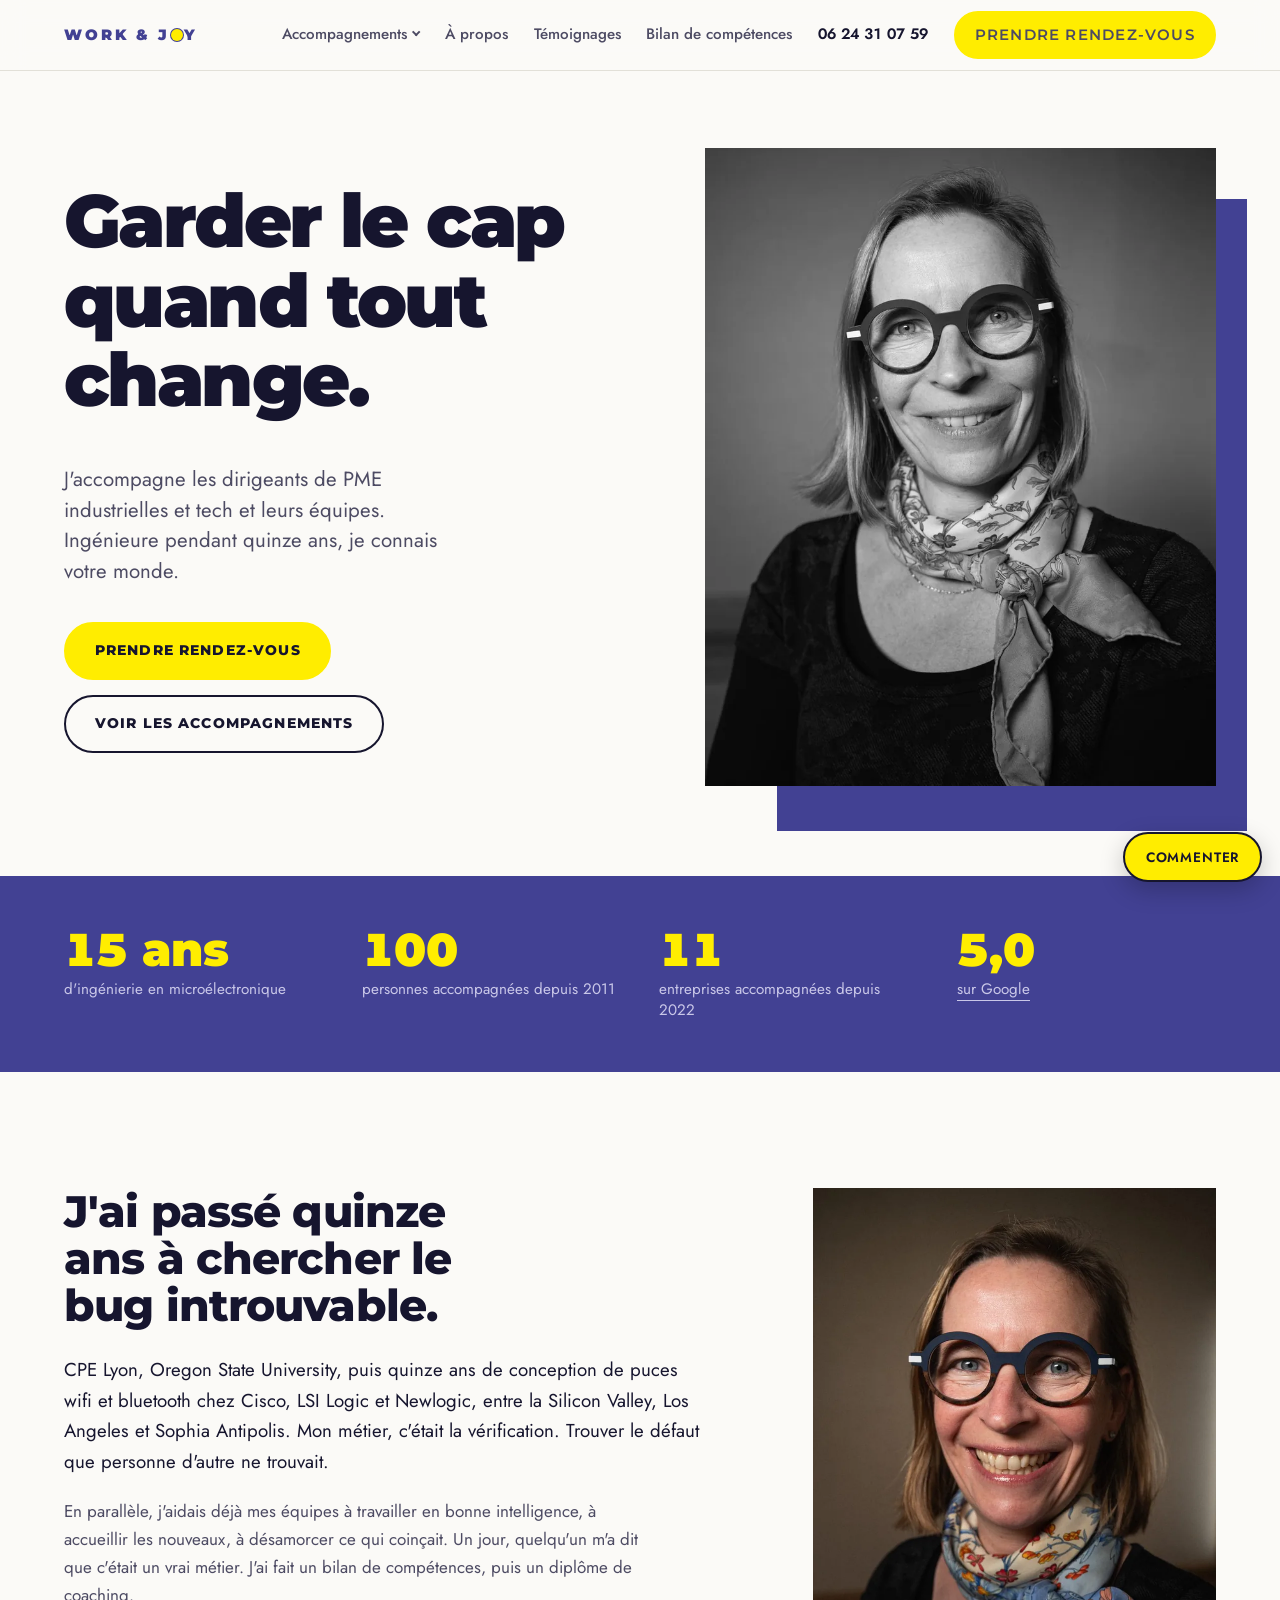
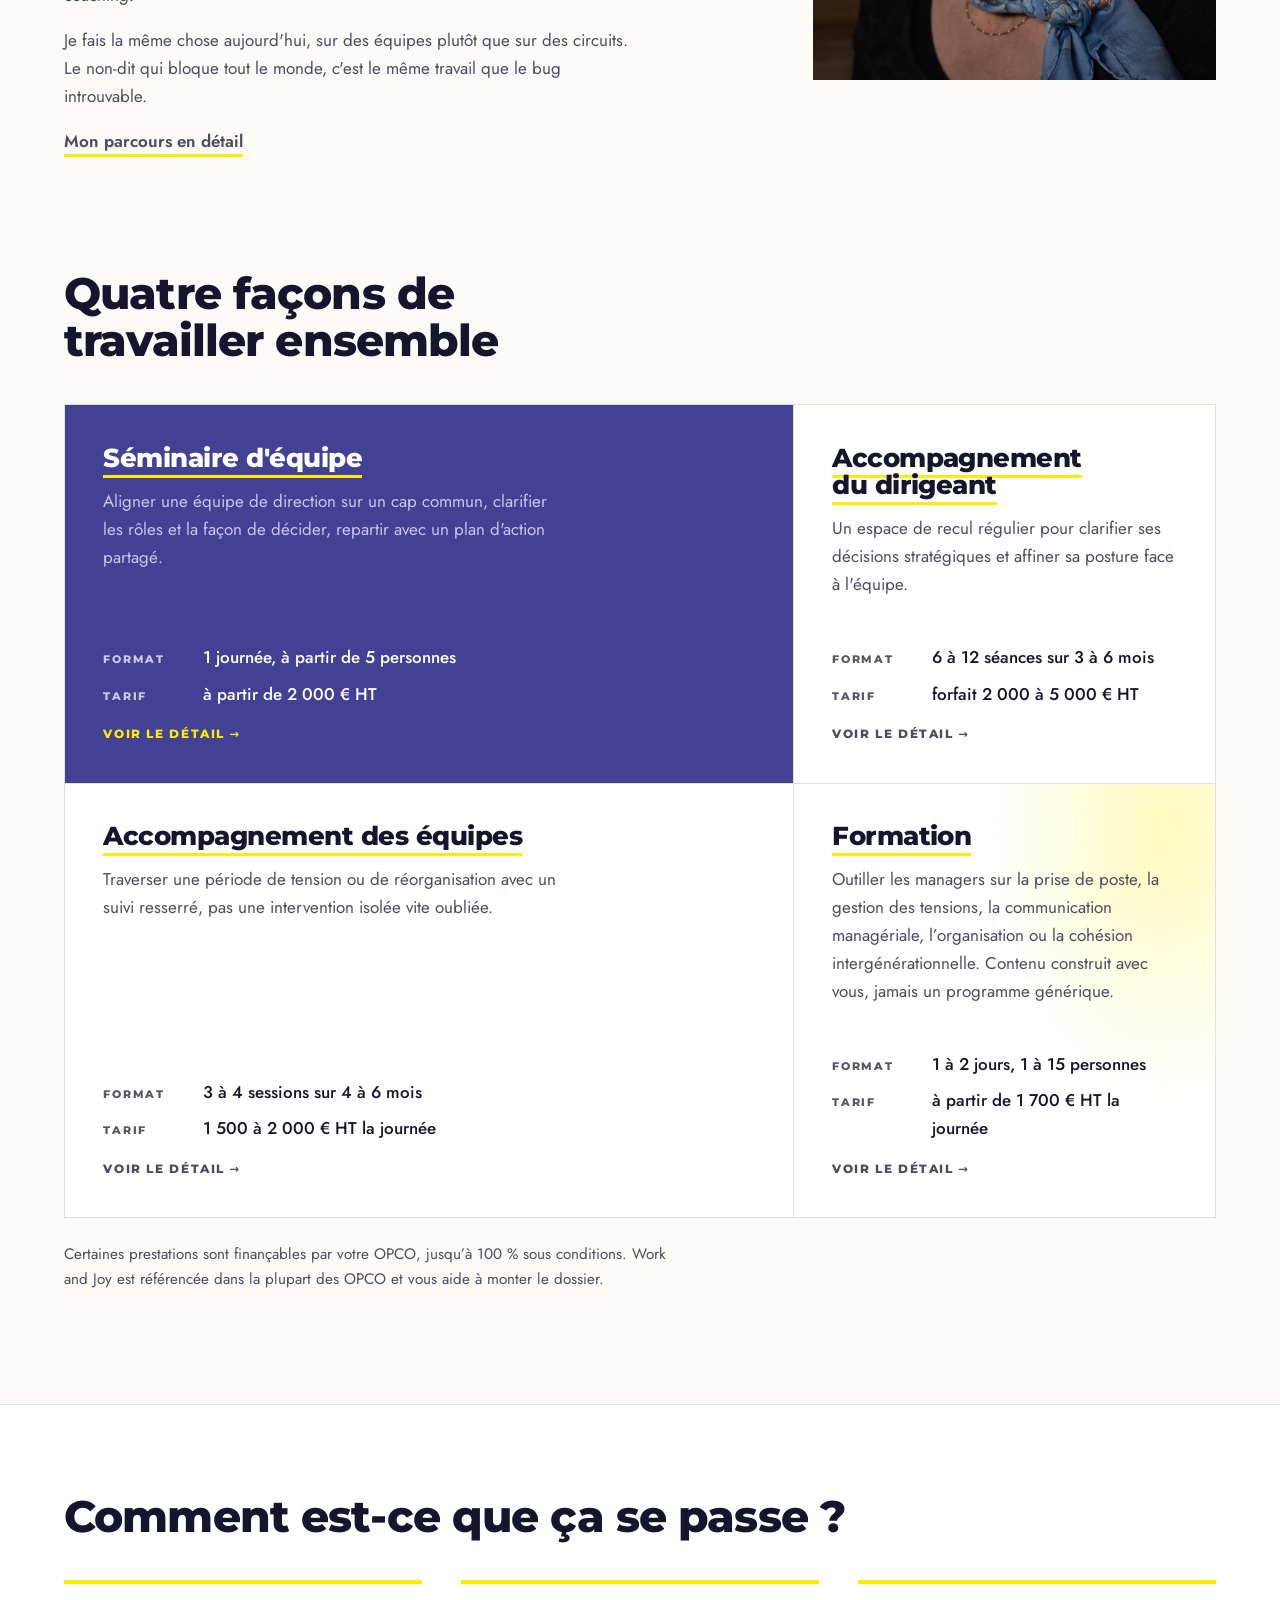
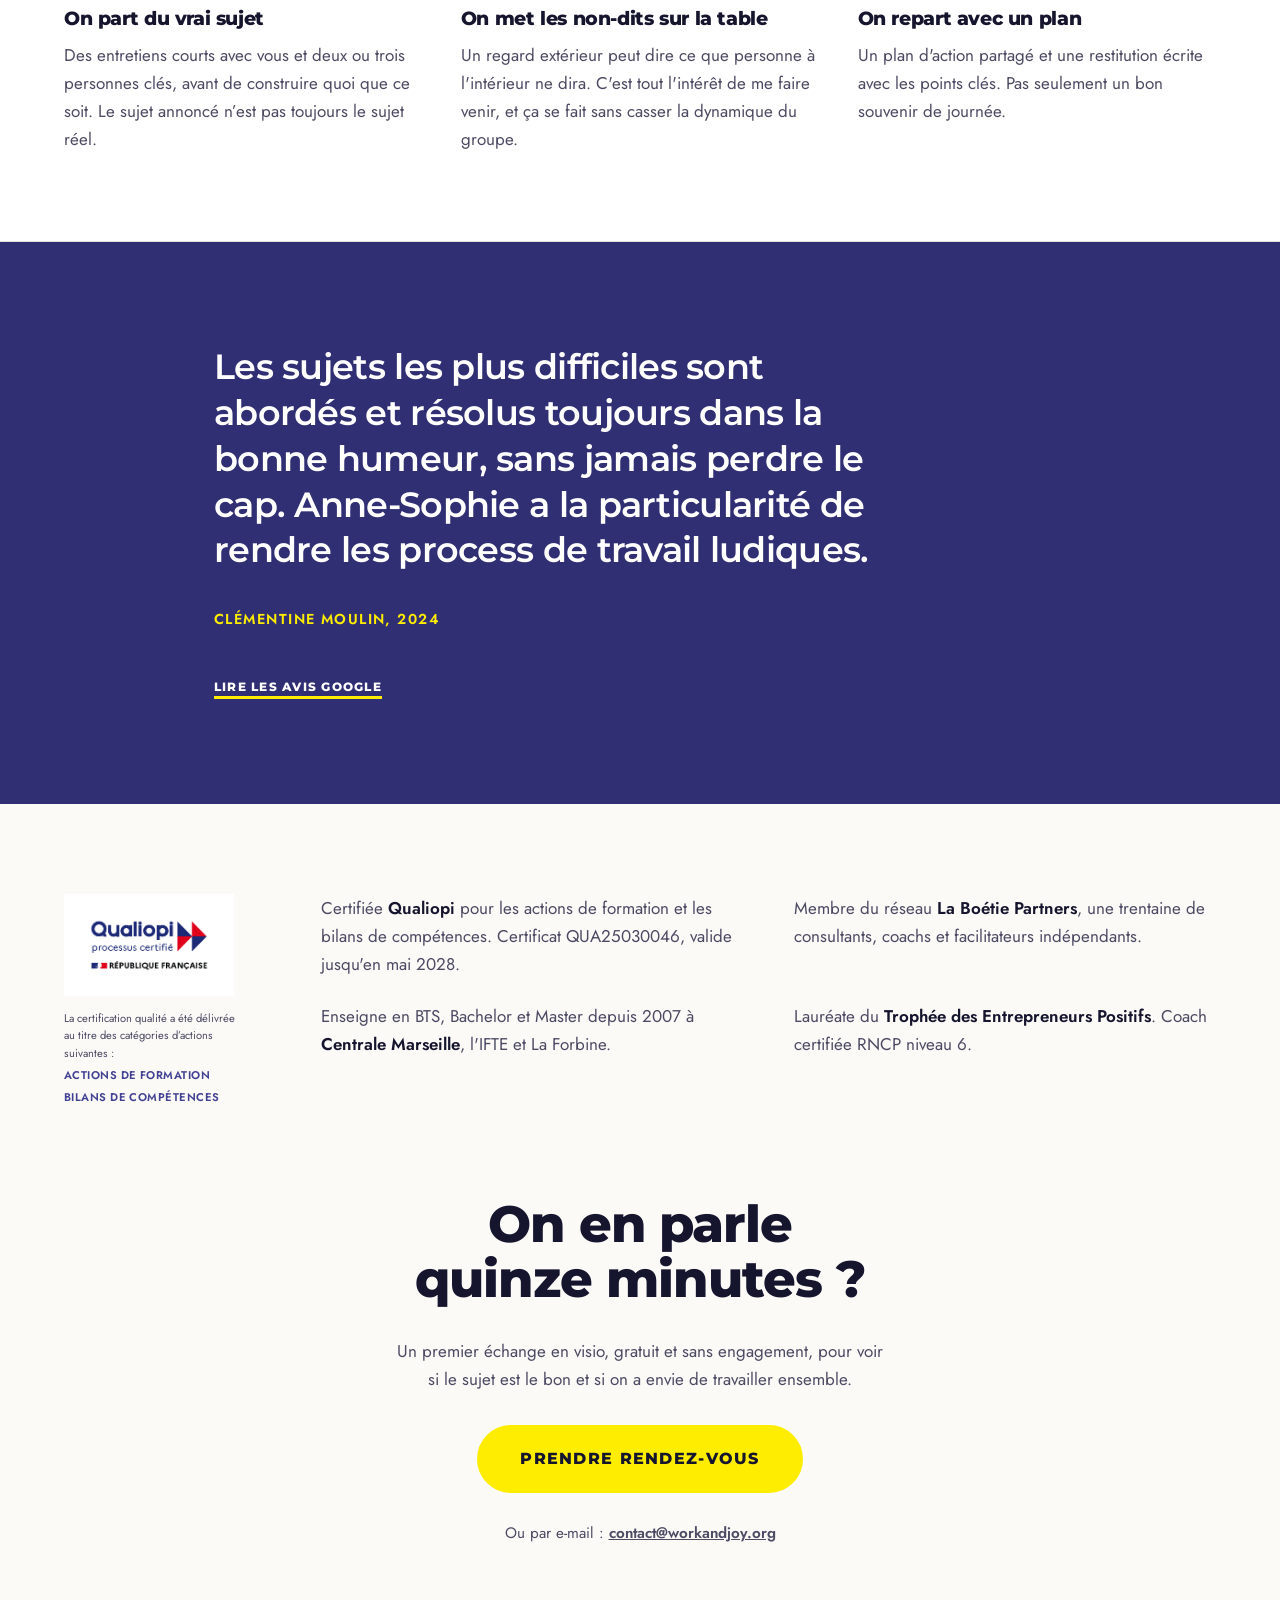
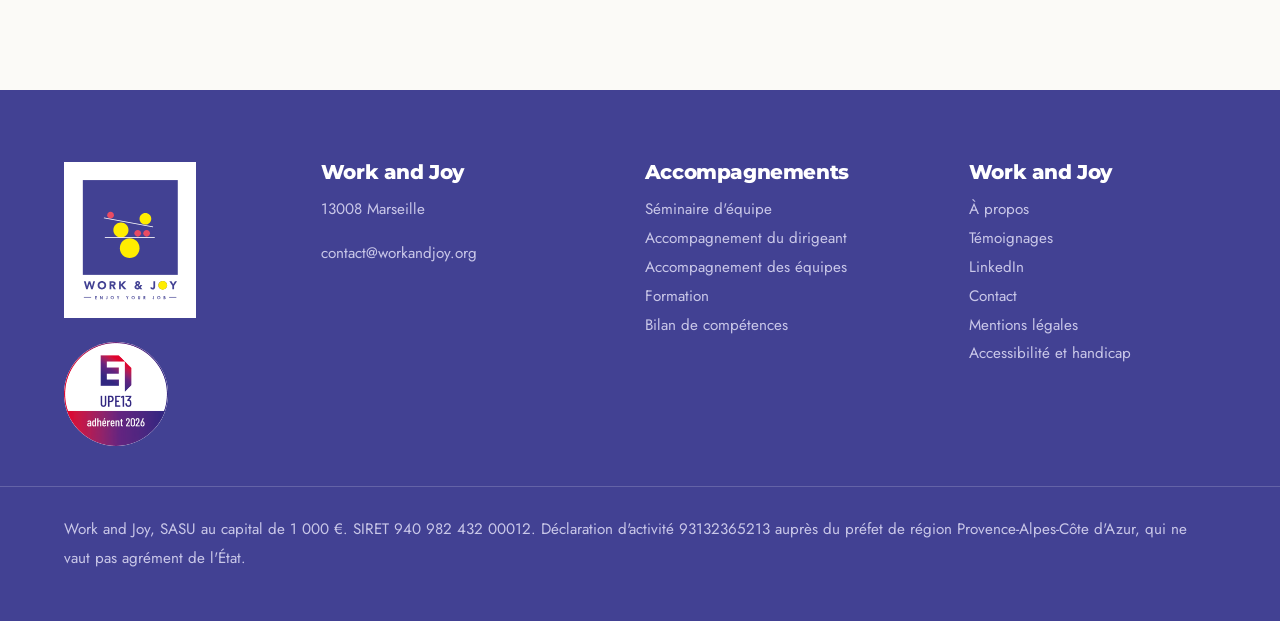
==== site/index.html @ a4b5a4bf "Site Work and Joy, état au 10 novembre" ====
<!DOCTYPE html>
<html lang="fr">
<head>
<meta charset="utf-8">
<meta name="viewport" content="width=device-width, initial-scale=1">
<title>Work and Joy | Accompagnement des dirigeants de PME industrielles et tech</title>
<meta name="description" content="Anne-Sophie Haumonté, ingénieure devenue coach. Séminaires d’équipe, accompagnement de dirigeants et formation au management en PME industrielles et tech.">
<link rel="canonical" href="https://www.workandjoy.org/">
<link rel="icon" href="favicon.svg" type="image/svg+xml">
<link rel="icon" href="favicon.ico" sizes="32x32">
<link rel="apple-touch-icon" href="apple-touch-icon.png">
<meta property="og:type" content="website">
<meta property="og:site_name" content="Work and Joy">
<meta property="og:locale" content="fr_FR">
<meta property="og:title" content="Work and Joy | Accompagnement des dirigeants de PME industrielles et tech">
<meta property="og:description" content="Anne-Sophie Haumonté, ingénieure devenue coach. Séminaires d’équipe, accompagnement de dirigeants et formation au management en PME industrielles et tech.">
<meta property="og:url" content="https://www.workandjoy.org/">
<meta property="og:image" content="https://www.workandjoy.org/assets/img/og.jpg">
<meta property="og:image:width" content="1200">
<meta property="og:image:height" content="630">
<meta property="og:image:alt" content="Work and Joy, accompagnement des dirigeants et des équipes de PME industrielles et tech">
<meta name="twitter:card" content="summary_large_image">
<link rel="stylesheet" href="assets/css/style.css">
<link rel="preload" href="assets/fonts/montserrat-latin-900-normal.woff2" as="font" type="font/woff2" crossorigin>
<link rel="preload" href="assets/fonts/jost-latin-400-normal.woff2" as="font" type="font/woff2" crossorigin>
<script type="application/ld+json">
{
 "@context": "https://schema.org",
 "@type": "ProfessionalService",
 "name": "Work and Joy",
 "description": "Accompagnement de dirigeants et d'équipes de PME industrielles et tech, formation au management et bilans de compétences.",
 "url": "https://www.workandjoy.org/",
 "email": "contact@workandjoy.org",
 "address": {
  "@type": "PostalAddress",
   "postalCode": "13008",
  "addressLocality": "Marseille",
  "addressCountry": "FR"
 },
 "areaServed": [
  {
   "@type": "AdministrativeArea",
   "name": "Provence-Alpes-Côte d'Azur"
  },
  {
   "@type": "City",
   "name": "Lyon"
  },
  {
   "@type": "City",
   "name": "Paris"
  }
 ],
 "availableLanguage": [
  "fr",
  "en"
 ],
 "founder": {
  "@type": "Person",
  "name": "Anne-Sophie Haumonté",
  "jobTitle": "Coach et formatrice",
  "description": "Ingénieure en microélectronique devenue coach de dirigeants. CPE Lyon, Oregon State University, Cisco, LSI Logic, Newlogic."
 },
 "sameAs": [
  "https://maps.app.goo.gl/yoGxJgGKQtwbJdRN8"
 ],
 "vatID": "FR55940982432",
 "hasOfferCatalog": {
  "@type": "OfferCatalog",
  "name": "Accompagnements",
  "itemListElement": [
   {
    "@type": "Offer",
    "itemOffered": {
     "@type": "Service",
     "name": "Séminaire d'équipe"
    },
    "priceCurrency": "EUR",
    "price": "2000",
    "priceSpecification": {
     "@type": "PriceSpecification",
     "minPrice": "2000",
     "priceCurrency": "EUR",
     "valueAddedTaxIncluded": false
    }
   },
   {
    "@type": "Offer",
    "itemOffered": {
     "@type": "Service",
     "name": "Accompagnement du dirigeant"
    },
    "priceCurrency": "EUR",
    "priceSpecification": {
     "@type": "PriceSpecification",
     "minPrice": "2000",
     "maxPrice": "5000",
     "priceCurrency": "EUR",
     "valueAddedTaxIncluded": false
    }
   },
   {
    "@type": "Offer",
    "itemOffered": {
     "@type": "Service",
     "name": "Accompagnement des équipes"
    },
    "priceCurrency": "EUR",
    "priceSpecification": {
     "@type": "PriceSpecification",
     "minPrice": "1500",
     "maxPrice": "2000",
     "priceCurrency": "EUR",
     "valueAddedTaxIncluded": false
    }
   },
   {
    "@type": "Offer",
    "itemOffered": {
     "@type": "Service",
     "name": "Formation management"
    },
    "priceCurrency": "EUR",
    "priceSpecification": {
     "@type": "PriceSpecification",
     "minPrice": "1700",
     "priceCurrency": "EUR",
     "valueAddedTaxIncluded": false
    }
   }
  ]
 }
}
</script>
</head>
<body>

<a class="skip" href="#contenu">Aller au contenu</a>

<header class="nav">
  <div class="nav__in">
    <a class="mark" href="./" aria-label="Work and Joy, accueil">
      <span>WORK</span><span class="mark__amp">&amp;</span><span>J<span class="mark__o"></span>Y</span>
    </a>
    <input type="checkbox" id="menu" class="nav__toggle">
    <label for="menu" class="nav__burger" aria-hidden="true"><span></span><span></span><span></span></label>
    <nav class="nav__links">
      <details class="drop">
        <summary>Accompagnements</summary>
        <div class="drop__panel">
          <a href="seminaire-equipe/">Séminaire d'équipe<span>à partir d’une demi-journée, 2 000 € HT</span></a>
          <a href="accompagnement-dirigeant/">Accompagnement du dirigeant<span>séances régulières, à partir de 3 mois</span></a>
          <a href="accompagnement-equipes/">Accompagnement des équipes<span>3 à 4 sessions sur 4 à 6 mois</span></a>
          <a href="formation-management/">Formation management<span>1 à 2 jours, sur mesure</span></a>
        </div>
      </details>
      <a href="a-propos/">À propos</a>
      <a href="temoignages/">Témoignages</a>
      <a href="bilan-de-competences/">Bilan de compétences</a>
      <a class="nav__tel" href="tel:+33624310759">06 24 31 07 59</a>
      <a class="btn btn--sm" href="#contact">Prendre rendez-vous</a>
    </nav>
  </div>
</header>
<script>addEventListener("click",function(e){document.querySelectorAll("nav details[open]").forEach(function(d){if(!d.contains(e.target))d.open=false})})</script>

<!-- Déclaration du formulaire de relecture pour Netlify. À retirer avec review.js. -->
<form name="avis-maquette" data-netlify="true" hidden>
  <input name="nom"><input name="page"><textarea name="message"></textarea>
</form>

<main id="contenu">

  <!-- Hero : split asymétrique, portrait en panneau violet -->
  <section class="hero">
    <div class="hero__copy">
      <h1>Garder le cap<br>quand tout change.</h1>
      <p class="lede">J'accompagne les dirigeants de PME industrielles et tech et leurs équipes. Ingénieure pendant quinze ans, je connais votre monde.</p>
      <div class="actions">
        <a class="btn" href="#contact">Prendre rendez-vous</a>
        <a class="btn btn--ghost" href="#accompagnements">Voir les accompagnements</a>
      </div>
    </div>
    <div class="hero__media">
      <picture>
        <source srcset="assets/img/portrait-hero.webp" type="image/webp">
        <img src="assets/img/portrait-hero.jpg" width="1000" height="1250" alt="Anne-Sophie Haumonté, fondatrice de Work and Joy" fetchpriority="high">
      </picture>
    </div>
  </section>

  <!-- Bande de preuve -->
  <section class="proof">
    <ul class="proof__grid">
      <li><b>15 ans</b><span>d'ingénierie en microélectronique</span></li>
      <li><b>100</b><span>personnes accompagnées depuis 2011</span></li>
      <li><b>11</b><span>entreprises accompagnées depuis 2022</span></li>
      <li><b>5,0</b><span><a href="temoignages/">sur Google</a></span></li>
    </ul>
  </section>

  <!-- Son histoire : éditorial texte + photo couleur -->
  <section class="story" id="histoire">
    <div class="story__text">
      <h2>J'ai passé quinze ans à chercher le bug introuvable.</h2>
      <p>CPE Lyon, Oregon State University, puis quinze ans de conception de puces wifi et bluetooth chez Cisco, LSI Logic et Newlogic, entre la Silicon Valley, Los Angeles et Sophia Antipolis. Mon métier, c'était la vérification. Trouver le défaut que personne d'autre ne trouvait.</p>
      <p>En parallèle, j'aidais déjà mes équipes à travailler en bonne intelligence, à accueillir les nouveaux, à désamorcer ce qui coinçait. Un jour, quelqu'un m'a dit que c'était un vrai métier. J'ai fait un bilan de compétences, puis un diplôme de coaching.</p>
      <p>Je fais la même chose aujourd'hui, sur des équipes plutôt que sur des circuits. Le non-dit qui bloque tout le monde, c'est le même travail que le bug introuvable.</p>
      <p><a class="link" href="a-propos/">Mon parcours en détail</a></p>
    </div>
    <figure class="story__media">
      <picture>
        <source srcset="assets/img/portrait-histoire.webp" type="image/webp">
        <img src="assets/img/portrait-histoire.jpg" width="900" height="1100" alt="Anne-Sophie Haumonté" loading="lazy">
      </picture>
    </figure>
  </section>

  <!-- Offres : bento 4 cellules asymétriques -->
  <section class="offres" id="accompagnements">
    <h2 class="offres__title">Quatre façons de travailler ensemble</h2>
    <div class="bento">

      <article class="cell cell--wide cell--fill">
        <h3><a href="seminaire-equipe/">Séminaire d'équipe</a></h3>
        <p>Aligner une équipe de direction sur un cap commun, clarifier les rôles et la façon de décider, repartir avec un plan d'action partagé.</p>
        <dl class="specs">
          <div><dt>Format</dt><dd>1 journée, à partir de 5 personnes</dd></div>
          <div><dt>Tarif</dt><dd>à partir de 2 000 € HT</dd></div>
        </dl>
        <p class="cell__go">Voir le détail <span aria-hidden="true">&rarr;</span></p>
      </article>

      <article class="cell">
        <h3><a href="accompagnement-dirigeant/">Accompagnement du dirigeant</a></h3>
        <p>Un espace de recul régulier pour clarifier ses décisions stratégiques et affiner sa posture face à l'équipe.</p>
        <dl class="specs">
          <div><dt>Format</dt><dd>6 à 12 séances sur 3 à 6 mois</dd></div>
          <div><dt>Tarif</dt><dd>forfait 2 000 à 5 000 € HT</dd></div>
        </dl>
        <p class="cell__go">Voir le détail <span aria-hidden="true">&rarr;</span></p>
      </article>

      <article class="cell">
        <h3><a href="accompagnement-equipes/">Accompagnement des équipes</a></h3>
        <p>Traverser une période de tension ou de réorganisation avec un suivi resserré, pas une intervention isolée vite oubliée.</p>
        <dl class="specs">
          <div><dt>Format</dt><dd>3 à 4 sessions sur 4 à 6 mois</dd></div>
          <div><dt>Tarif</dt><dd>1 500 à 2 000 € HT la journée</dd></div>
        </dl>
        <p class="cell__go">Voir le détail <span aria-hidden="true">&rarr;</span></p>
      </article>

      <article class="cell cell--wide cell--tint">
        <h3><a href="formation-management/">Formation</a></h3>
        <p>Outiller les managers sur la prise de poste, la gestion des tensions, la communication managériale, l’organisation ou la cohésion intergénérationnelle. Contenu construit avec vous, jamais un programme générique.</p>
        <dl class="specs">
          <div><dt>Format</dt><dd>1 à 2 jours, 1 à 15 personnes</dd></div>
          <div><dt>Tarif</dt><dd>à partir de 1 700 € HT la journée</dd></div>
        </dl>
        <p class="cell__go">Voir le détail <span aria-hidden="true">&rarr;</span></p>
      </article>

    </div>
    <p class="offres__note">Certaines prestations sont finançables par votre OPCO, jusqu’à 100 % sous conditions. Work and Joy est référencée dans la plupart des OPCO et vous aide à monter le dossier.</p>
  </section>

  <!-- Méthode : trois temps, pas de numérotation -->
  <section class="methode" id="methode">
    <h2>Comment est-ce que ça se passe ?</h2>
    <div class="temps">
      <div class="temps__item">
        <h3>On part du vrai sujet</h3>
        <p>Des entretiens courts avec vous et deux ou trois personnes clés, avant de construire quoi que ce soit. Le sujet annoncé n’est pas toujours le sujet réel.</p>
      </div>
      <div class="temps__item">
        <h3>On met les non-dits sur la table</h3>
        <p>Un regard extérieur peut dire ce que personne à l'intérieur ne dira. C'est tout l'intérêt de me faire venir, et ça se fait sans casser la dynamique du groupe.</p>
      </div>
      <div class="temps__item">
        <h3>On repart avec un plan</h3>
        <p>Un plan d'action partagé et une restitution écrite avec les points clés. Pas seulement un bon souvenir de journée.</p>
      </div>
    </div>
  </section>

  <!-- Témoignage -->
  <section class="quote">
    <blockquote>
      <p>Les sujets les plus difficiles sont abordés et résolus toujours dans la bonne humeur, sans jamais perdre le cap. Anne-Sophie a la particularité de rendre les process de travail ludiques.</p>
      <footer>Clémentine Moulin, 2024</footer>
      <p class="quote__more"><a href="temoignages/">Lire les avis Google</a></p>
    </blockquote>
  </section>

  <!-- Crédibilité -->
  <section class="creds">
    <div class="creds__cert">
      <img class="creds__badge" src="assets/img/qualiopi.png" width="633" height="338" alt="Qualiopi, processus certifié, République française" loading="lazy">
      <p class="creds__mention">La certification qualité a été délivrée au titre des catégories d’actions suivantes :<strong>Actions de formation</strong><strong>Bilans de compétences</strong></p>
    </div>
    <ul class="creds__list">
      <li>Certifiée <strong>Qualiopi</strong> pour les actions de formation et les bilans de compétences. Certificat QUA25030046, valide jusqu'en mai 2028.</li>
      <li>Membre du réseau <strong>La Boétie Partners</strong>, une trentaine de consultants, coachs et facilitateurs indépendants.</li>
      <li>Enseigne en BTS, Bachelor et Master depuis 2007 à <strong>Centrale Marseille</strong>, l'IFTE et La Forbine.</li>
      <li>Lauréate du <strong>Trophée des Entrepreneurs Positifs</strong>. Coach certifiée RNCP niveau 6.</li>
    </ul>
  </section>

  <!-- CTA final -->
  <section class="final" id="contact">
    <h2>On en parle quinze minutes ?</h2>
    <p>Un premier échange en visio, gratuit et sans engagement, pour voir si le sujet est le bon et si on a envie de travailler ensemble.</p>
    <a class="btn btn--lg" href="https://bookings.cloud.microsoft/bookwithme/user/a25ae09279404c6988d7f9df4378557e@workandjoy.org/meetingtype/o_2nV1khmUG8mVr6vYahlA2?anonymous&amp;ismsaljsauthenabled&amp;ep=mcard">Prendre rendez-vous</a>
    <p class="final__alt">Ou par e-mail : <a href="mailto:contact@workandjoy.org">contact@workandjoy.org</a></p>
  </section>

</main>

<footer class="foot">
  <div class="foot__in">
    <div class="foot__brand">
      <img class="foot__logo" src="assets/img/logo.svg" width="160" height="197" alt="Work and Joy" loading="lazy">
      <img class="foot__upe13" src="assets/img/upe13-adherent-2026.png" width="200" height="200" alt="UPE13, adhérent 2026" loading="lazy">
    </div>
    <div class="foot__col">
      <h3>Work and Joy</h3>
      <p>13008 Marseille</p>
      <p><a href="mailto:contact@workandjoy.org">contact@workandjoy.org</a></p>
    </div>
    <div class="foot__col">
      <h3>Accompagnements</h3>
      <p>
        <a href="seminaire-equipe/">Séminaire d'équipe</a><br>
        <a href="accompagnement-dirigeant/">Accompagnement du dirigeant</a><br>
        <a href="accompagnement-equipes/">Accompagnement des équipes</a><br>
        <a href="formation-management/">Formation</a><br>
        <a href="bilan-de-competences/">Bilan de compétences</a>
      </p>
    </div>
    <div class="foot__col">
      <h3>Work and Joy</h3>
      <p>
        <a href="a-propos/">À propos</a><br>
        <a href="temoignages/">Témoignages</a><br>
        <a href="https://www.linkedin.com/">LinkedIn</a><br>
        <a href="contact/">Contact</a><br>
        <a href="mentions-legales/">Mentions légales</a><br>
        <a href="accessibilite-et-handicap/">Accessibilité et handicap</a>
      </p>
    </div>
  </div>
  <p class="foot__legal">Work and Joy, SASU au capital de 1 000 €. SIRET 940 982 432 00012. Déclaration d'activité 93132365213 auprès du préfet de région Provence-Alpes-Côte d'Azur, qui ne vaut pas agrément de l'État.</p>
</footer>

<script defer src="assets/js/review.js"></script>
</body>
</html>
---- site/assets/css/style.css ----
/* Polices auto-hébergées. Montserrat remplace Avenir, Jost remplace Century Gothic.
   Hébergées localement plutôt que via le CDN Google, pour éviter le transfert d'IP
   vers Google que le RGPD sanctionne, et pour ne dépendre de personne. */
@font-face{font-family:'Montserrat';font-style:normal;font-weight:600;font-display:swap;src:url('../fonts/montserrat-latin-600-normal.woff2') format('woff2');unicode-range:U+0000-00FF,U+0131,U+0152-0153,U+02BB-02BC,U+02C6,U+02DA,U+02DC,U+0304,U+0308,U+0329,U+2000-206F,U+20AC,U+2122,U+2191,U+2193,U+2212,U+2215,U+FEFF,U+FFFD;}
@font-face{font-family:'Montserrat';font-style:normal;font-weight:800;font-display:swap;src:url('../fonts/montserrat-latin-800-normal.woff2') format('woff2');unicode-range:U+0000-00FF,U+0131,U+0152-0153,U+02BB-02BC,U+02C6,U+02DA,U+02DC,U+0304,U+0308,U+0329,U+2000-206F,U+20AC,U+2122,U+2191,U+2193,U+2212,U+2215,U+FEFF,U+FFFD;}
@font-face{font-family:'Montserrat';font-style:normal;font-weight:900;font-display:swap;src:url('../fonts/montserrat-latin-900-normal.woff2') format('woff2');unicode-range:U+0000-00FF,U+0131,U+0152-0153,U+02BB-02BC,U+02C6,U+02DA,U+02DC,U+0304,U+0308,U+0329,U+2000-206F,U+20AC,U+2122,U+2191,U+2193,U+2212,U+2215,U+FEFF,U+FFFD;}
@font-face{font-family:'Jost';font-style:normal;font-weight:400;font-display:swap;src:url('../fonts/jost-latin-400-normal.woff2') format('woff2');unicode-range:U+0000-00FF,U+0131,U+0152-0153,U+02BB-02BC,U+02C6,U+02DA,U+02DC,U+0304,U+0308,U+0329,U+2000-206F,U+20AC,U+2122,U+2191,U+2193,U+2212,U+2215,U+FEFF,U+FFFD;}
@font-face{font-family:'Jost';font-style:normal;font-weight:500;font-display:swap;src:url('../fonts/jost-latin-500-normal.woff2') format('woff2');unicode-range:U+0000-00FF,U+0131,U+0152-0153,U+02BB-02BC,U+02C6,U+02DA,U+02DC,U+0304,U+0308,U+0329,U+2000-206F,U+20AC,U+2122,U+2191,U+2193,U+2212,U+2215,U+FEFF,U+FFFD;}
@font-face{font-family:'Jost';font-style:normal;font-weight:600;font-display:swap;src:url('../fonts/jost-latin-600-normal.woff2') format('woff2');unicode-range:U+0000-00FF,U+0131,U+0152-0153,U+02BB-02BC,U+02C6,U+02DA,U+02DC,U+0304,U+0308,U+0329,U+2000-206F,U+20AC,U+2122,U+2191,U+2193,U+2212,U+2215,U+FEFF,U+FFFD;}

/* Work and Joy
   Charte : violet #424193, jaune #FFED00, corail #E94B63 (valeurs lues dans le logo vectoriel).
   Accent unique de la page : le jaune. Le corail n'apparait que dans le logo.
   Rayons : tout est carré, sauf les boutons qui sont en pilule.
   Polices : Montserrat remplace Avenir, Jost remplace Century Gothic. */

:root {
  --violet: #424193;
  --violet-dark: #312f73;
  --jaune: #ffed00;
  --corail: #e94b63;

  --bg: #fbfaf7;
  --surface: #ffffff;
  --ink: #16152e;
  --ink-soft: #4d4b63;
  --rule: #e2e0d8;

  --on-violet: #ffffff;
  --on-violet-soft: #c9c7e8;

  --display: "Montserrat", system-ui, sans-serif;
  --text: "Jost", system-ui, sans-serif;

  --pad: clamp(1.25rem, 5vw, 5rem);
  --gap: clamp(2.5rem, 6vw, 5rem);
  --max: 1320px;
}

@media (prefers-color-scheme: dark) {
  :root {
    --bg: #0f0e1d;
    --surface: #1a1931;
    --ink: #f2f1f6;
    --ink-soft: #a8a6bd;
    --rule: #2e2c4c;
    --violet: #5b59b8;
    --violet-dark: #46448f;
  }
}

*, *::before, *::after { box-sizing: border-box; }

html { -webkit-text-size-adjust: 100%; }
@media (prefers-reduced-motion: no-preference) { html { scroll-behavior: smooth; } }

body {
  margin: 0;
  background: var(--bg);
  color: var(--ink);
  font-family: var(--text);
  font-size: clamp(1rem, 0.95rem + 0.2vw, 1.0625rem);
  line-height: 1.65;
  -webkit-font-smoothing: antialiased;
}

img { max-width: 100%; height: auto; display: block; }

h1, h2, h3, h4 {
  font-family: var(--display);
  font-weight: 800;
  line-height: 1.08;
  letter-spacing: -0.02em;
  margin: 0 0 0.6em;
  text-wrap: balance;
}

p { margin: 0 0 1em; }
p:last-child { margin-bottom: 0; }

a { color: inherit; }

.skip {
  position: absolute; left: -9999px;
  background: var(--jaune); color: #16152e; padding: 0.75rem 1.25rem; z-index: 99;
}
.skip:focus { left: 1rem; top: 1rem; }

:focus-visible { outline: 3px solid var(--violet); outline-offset: 3px; }
@media (prefers-color-scheme: dark) { :focus-visible { outline-color: var(--jaune); } }

/* ---------- wordmark ---------- */

.mark {
  font-family: var(--display);
  font-weight: 900;
  font-size: 0.95rem;
  letter-spacing: 0.2em;
  color: var(--violet);
  text-decoration: none;
  display: flex;
  align-items: center;
  gap: 0.45em;
  white-space: nowrap;
}
.mark__amp { color: var(--violet); }
.mark__o {
  display: inline-block;
  width: 0.78em; height: 0.78em;
  background: var(--jaune);
  border-radius: 50%;
  margin: 0 0.06em -0.02em;
  box-shadow: 0 0 0 1px var(--violet);
}
@media (prefers-color-scheme: dark) { .mark, .mark__amp { color: var(--ink); } }

/* ---------- nav ---------- */

.nav {
  position: sticky; top: 0; z-index: 50;
  background: color-mix(in srgb, var(--bg) 88%, transparent);
  backdrop-filter: blur(12px);
  border-bottom: 1px solid var(--rule);
}
.nav__in {
  max-width: var(--max); margin: 0 auto;
  padding: 0 var(--pad);
  height: 70px;
  display: flex; align-items: center; justify-content: space-between; gap: 1.5rem;
}
.nav__links { display: flex; align-items: center; gap: clamp(1rem, 2vw, 1.9rem); }
.nav__links a {
  font-size: 0.95rem; font-weight: 500; text-decoration: none; color: var(--ink-soft);
  transition: color 0.2s;
}
.nav__links a:hover { color: var(--ink); }
.nav__links a { white-space: nowrap; }
.nav__tel {
  font-variant-numeric: tabular-nums;
  font-weight: 600 !important; color: var(--ink) !important;
}
/* entre le burger et les grands écrans, la barre est déjà pleine :
   le téléphone s’efface, il reste dans le menu déroulant et sur la page contact */
@media (max-width: 1200px) and (min-width: 921px) { .nav__tel { display: none; } }
.nav__toggle, .nav__burger { display: none; }

@media (max-width: 920px) {
  .nav__burger {
    display: flex; flex-direction: column; justify-content: center; gap: 5px;
    width: 44px; height: 44px; cursor: pointer; padding: 0 9px;
  }
  .nav__burger span { height: 2px; background: var(--ink); transition: transform 0.25s, opacity 0.25s; }
  .nav__links {
    display: none;
    position: absolute; left: 0; right: 0; top: 70px;
    flex-direction: column; align-items: stretch; gap: 0;
    background: var(--surface);
    border-bottom: 1px solid var(--rule);
    padding: 0.5rem var(--pad) 1.5rem;
  }
  .nav__links a { padding: 0.85rem 0; border-bottom: 1px solid var(--rule); }
  .nav__links .btn { margin-top: 1rem; border-bottom: 0; text-align: center; }
  .nav__toggle:checked ~ .nav__links { display: flex; }
  .nav__toggle:checked ~ .nav__burger span:nth-child(1) { transform: translateY(7px) rotate(45deg); }
  .nav__toggle:checked ~ .nav__burger span:nth-child(2) { opacity: 0; }
  .nav__toggle:checked ~ .nav__burger span:nth-child(3) { transform: translateY(-7px) rotate(-45deg); }
}

/* ---------- boutons ---------- */

.btn {
  display: inline-block;
  font-family: var(--display);
  font-weight: 800;
  font-size: 0.9rem;
  letter-spacing: 0.08em;
  text-transform: uppercase;
  text-decoration: none;
  padding: 0.95rem 1.8rem;
  border-radius: 999px;
  background: var(--jaune);
  color: #16152e;
  border: 2px solid var(--jaune);
  white-space: nowrap;
  transition: transform 0.15s, background 0.2s, border-color 0.2s;
}
.btn:hover { background: #ffe000; border-color: #ffe000; }
.btn:active { transform: translateY(1px); }
.btn--sm { padding: 0.6rem 1.2rem; font-size: 0.78rem; }
.btn--lg { padding: 1.15rem 2.6rem; font-size: 1rem; }
.btn--ghost { background: transparent; border-color: currentColor; color: var(--ink); }
.btn--ghost:hover { background: var(--ink); border-color: var(--ink); color: var(--bg); }

.actions { display: flex; flex-wrap: wrap; gap: 0.9rem; margin-top: 2.2rem; }

.link {
  font-weight: 600;
  text-decoration: none;
  border-bottom: 3px solid var(--jaune);
  padding-bottom: 1px;
}
.link:hover { border-bottom-color: var(--violet); }

/* ---------- hero : split asymétrique ---------- */

.hero {
  max-width: var(--max); margin: 0 auto;
  padding: clamp(2.5rem, 6vw, 5.5rem) var(--pad) clamp(3rem, 7vw, 6rem);
  display: grid;
  grid-template-columns: 1.05fr 0.95fr;
  gap: var(--gap);
  align-items: center;
}
.hero h1 {
  font-size: clamp(2.5rem, 6.4vw, 4.6rem);
  font-weight: 900;
  letter-spacing: -0.035em;
}
.lede {
  font-size: clamp(1.1rem, 1.6vw, 1.35rem);
  color: var(--ink-soft);
  max-width: 34ch;
  line-height: 1.5;
}
.hero__media { position: relative; }
.hero__media::before {
  content: "";
  position: absolute;
  inset: 8% -6% -7% 14%;
  background: var(--violet);
}
.hero__media picture, .story__media picture { display: block; }
.hero__media img { position: relative; width: 100%; object-fit: cover; }

@media (max-width: 860px) {
  .hero { grid-template-columns: 1fr; padding-top: 2rem; }
  /* le texte passe en premier : sur un téléphone, le portrait seul remplissait
     tout le premier écran et repoussait le titre et les boutons sous la ligne de flottaison */
  .hero__media { max-width: 420px; margin-top: 2.5rem; }
  .hero__media::before { inset: 6% -5% -6% 10%; }
  .lede { max-width: none; }
}

/* ---------- bande de preuve ---------- */

.proof { background: var(--violet); color: var(--on-violet); }
.proof__grid {
  max-width: var(--max); margin: 0 auto;
  padding: clamp(2.5rem, 4vw, 3.5rem) var(--pad);
  list-style: none;
  display: grid;
  grid-template-columns: repeat(4, 1fr);
  gap: 2rem clamp(1.5rem, 3vw, 3rem);
}
.proof__grid li { display: flex; flex-direction: column; gap: 0.35rem; }
.proof__grid b {
  font-family: var(--display); font-weight: 900;
  font-size: clamp(2rem, 3.6vw, 3rem);
  line-height: 1;
  color: var(--jaune);
  font-variant-numeric: tabular-nums;
}
.proof__grid span { font-size: 0.95rem; color: var(--on-violet-soft); line-height: 1.4; }
@media (max-width: 760px) { .proof__grid { grid-template-columns: repeat(2, 1fr); } }

/* ---------- histoire : éditorial ---------- */

.story {
  max-width: var(--max); margin: 0 auto;
  padding: clamp(4rem, 9vw, 7.5rem) var(--pad);
  display: grid;
  grid-template-columns: 1.25fr 0.75fr;
  gap: var(--gap);
  align-items: start;
}
.story h2 { font-size: clamp(1.8rem, 3.4vw, 2.9rem); max-width: 18ch; }
.story__text p { max-width: 58ch; color: var(--ink-soft); }
.story__text p:first-of-type { color: var(--ink); font-size: 1.1em; }
.story__media { margin: 0; }
.story__media img { width: 100%; }
@media (max-width: 860px) {
  .story { grid-template-columns: 1fr; }
  .story__media { max-width: 360px; }
}

/* ---------- offres : bento 4 cellules ---------- */

.offres {
  max-width: var(--max); margin: 0 auto;
  padding: 0 var(--pad) clamp(4rem, 9vw, 7rem);
}
.offres__title { font-size: clamp(1.8rem, 3.4vw, 2.9rem); max-width: 16ch; margin-bottom: 2.5rem; }
.bento {
  display: grid;
  grid-template-columns: 1.9fr 1.1fr;
  gap: 1px;
  background: var(--rule);
  border: 1px solid var(--rule);
}
.cell {
  background: var(--surface);
  padding: clamp(1.75rem, 3vw, 2.75rem);
  display: flex; flex-direction: column;
}
.cell h3 { font-size: clamp(1.25rem, 2vw, 1.65rem); }
.cell p { color: var(--ink-soft); max-width: 46ch; }
.cell--fill { background: var(--violet); color: var(--on-violet); }
.cell--fill p { color: var(--on-violet-soft); }
.cell--tint {
  background:
    radial-gradient(60% 90% at 88% 10%, color-mix(in srgb, var(--jaune) 26%, transparent), transparent 70%),
    var(--surface);
}
.bento > .cell:nth-child(3) { grid-column: 1; }
.bento > .cell:nth-child(4) { grid-column: 2; }
.bento > .cell:nth-child(1) { grid-column: 1; }
.bento > .cell:nth-child(2) { grid-column: 2; }

.specs { margin: auto 0 0; padding-top: 1.75rem; display: grid; gap: 0.5rem; }
.specs > div { display: flex; gap: 0.75rem; align-items: baseline; }
.specs dt {
  font-family: var(--display); font-weight: 800;
  font-size: 0.68rem; letter-spacing: 0.16em; text-transform: uppercase;
  min-width: 5.5rem; opacity: 0.72;
}
.specs dd { margin: 0; font-weight: 500; }

.offres__note {
  margin-top: 1.5rem; font-size: 0.95rem; color: var(--ink-soft); max-width: 70ch;
}

@media (max-width: 860px) {
  .bento { grid-template-columns: 1fr; }
  .bento > .cell { grid-column: 1 !important; }
}

/* ---------- méthode : trois temps ---------- */

.methode {
  background: var(--surface);
  border-top: 1px solid var(--rule);
  border-bottom: 1px solid var(--rule);
}
.methode > h2 {
  max-width: var(--max); margin: 0 auto;
  padding: clamp(3.5rem, 7vw, 5.5rem) var(--pad) 0;
  font-size: clamp(1.8rem, 3.4vw, 2.9rem);
}
.temps {
  max-width: var(--max); margin: 0 auto;
  padding: 2.5rem var(--pad) clamp(3.5rem, 7vw, 5.5rem);
  display: grid; grid-template-columns: repeat(3, 1fr);
  gap: clamp(1.75rem, 3vw, 3.5rem);
}
.temps__item { border-top: 4px solid var(--jaune); padding-top: 1.5rem; }
.temps__item h3 { font-size: 1.2rem; }
.temps__item p { color: var(--ink-soft); margin: 0; }
@media (max-width: 760px) { .temps { grid-template-columns: 1fr; } }

/* ---------- voisinage : passerelles entre les pages ---------- */

.voisins {
  max-width: var(--max); margin: 0 auto;
  padding: clamp(3.5rem, 7vw, 5rem) var(--pad) 0;
}
.voisins > h2 {
  font-size: 0.72rem; letter-spacing: 0.18em; text-transform: uppercase;
  color: var(--ink-soft); margin-bottom: 0.5rem;
}
.voisins .temps { padding-inline: 0; max-width: none; padding-bottom: 0; padding-top: 2rem; }
.temps__item h3 a {
  color: inherit; text-decoration: none;
  border-bottom: 3px solid var(--jaune); padding-bottom: 2px;
}
.temps__item h3 a:hover { border-bottom-color: var(--violet); }

/* ---------- témoignage ---------- */

.quote { background: var(--violet-dark); color: var(--on-violet); }
.quote blockquote {
  max-width: 980px; margin: 0 auto;
  padding: clamp(4rem, 8vw, 6.5rem) var(--pad);
}
.quote p {
  font-family: var(--display);
  font-weight: 600;
  font-size: clamp(1.4rem, 3vw, 2.2rem);
  line-height: 1.3;
  letter-spacing: -0.02em;
  text-wrap: balance;
}
.quote footer {
  margin-top: 1.75rem;
  font-size: 0.9rem; letter-spacing: 0.1em; text-transform: uppercase;
  color: var(--jaune); font-weight: 600;
}

/* ---------- crédibilité ---------- */

.creds {
  max-width: var(--max); margin: 0 auto;
  padding: clamp(3.5rem, 7vw, 6rem) var(--pad);
  display: grid; grid-template-columns: 180px 1fr;
  gap: var(--gap); align-items: start;
}
/* Charte Qualiopi : le logo reste dans son cartouche blanc quel que soit le fond,
   et la mention obligatoire l’accompagne, mot pour mot, juste en dessous,
   dans un corps légèrement plus petit que le « processus certifié » du logo. */
.creds__cert { display: grid; gap: 0.9rem; justify-items: start; }
.creds__badge { width: 170px; background: #fff; padding: 12px; }
.creds__mention {
  max-width: 180px; margin: 0;
  font-size: 0.7rem; line-height: 1.55; color: var(--ink-soft);
}
.creds__mention strong {
  display: block; margin-top: 0.3rem;
  font-weight: 600; letter-spacing: 0.04em; text-transform: uppercase;
  color: var(--violet);
}
@media (prefers-color-scheme: dark) { .creds__mention strong { color: var(--jaune); } }
.creds__list {
  list-style: none; margin: 0; padding: 0;
  display: grid; grid-template-columns: repeat(2, 1fr);
  gap: 1.5rem clamp(2rem, 4vw, 4rem);
  color: var(--ink-soft);
}
.creds__list strong { color: var(--ink); font-weight: 600; }
@media (max-width: 860px) {
  .creds { grid-template-columns: 1fr; gap: 2rem; }
  .creds__list { grid-template-columns: 1fr; }
}

/* ---------- CTA final ---------- */

.final {
  max-width: 780px; margin: 0 auto;
  padding: 0 var(--pad) clamp(4.5rem, 9vw, 7rem);
  text-align: center;
}
.final h2 { font-size: clamp(2rem, 4.5vw, 3.2rem); }
.final > p { color: var(--ink-soft); max-width: 50ch; margin-inline: auto; margin-bottom: 2rem; }
.final__alt { font-size: 0.95rem; margin-top: 1.75rem; }
.final__alt a { font-weight: 600; }

/* ---------- pied de page ---------- */

.foot { background: var(--violet); color: var(--on-violet); }
.foot__in {
  max-width: var(--max); margin: 0 auto;
  padding: clamp(3rem, 6vw, 4.5rem) var(--pad) 2.5rem;
  display: grid; grid-template-columns: 180px repeat(3, 1fr);
  gap: var(--gap);
}
/* le logo est violet sur fond transparent : il lui faut un fond clair pour exister */
.foot__brand { display: grid; gap: 1.5rem; justify-items: start; }
.foot__logo { width: 132px; background: #fff; padding: 14px; }
/* Le badge UPE13 a sa moitié haute transparente : sans disque blanc, le mot
   « UPE13 » disparaîtrait dans le violet. La charte interdit d’en changer les
   proportions, les couleurs et d’y ajouter un effet : on ne touche qu’au fond. */
.foot__upe13 { width: 104px; height: auto; background: #fff; border-radius: 50%; }
.foot h4 {
  font-size: 0.72rem; letter-spacing: 0.18em; text-transform: uppercase;
  color: var(--jaune); margin-bottom: 1rem;
}
.foot p { color: var(--on-violet-soft); font-size: 0.95rem; line-height: 1.9; }
.foot a { text-decoration: none; }
.foot a:hover { color: var(--jaune); }
.foot__legal {
  max-width: var(--max); margin: 0 auto;
  padding: 1.75rem var(--pad) 3rem;
  border-top: 1px solid rgb(255 255 255 / 0.18);
  font-size: 0.8rem; color: var(--on-violet-soft);
}
@media (max-width: 860px) {
  .foot__in { grid-template-columns: 1fr 1fr; }
  .foot__logo { width: 84px; }
  .foot__upe13 { width: 84px; }
}
@media (max-width: 520px) { .foot__in { grid-template-columns: 1fr; } }

/* Mouvement : volontairement limité aux états de survol et au défilement doux.
   Les apparitions au défilement (animation-timeline: view()) ont été retirées :
   elles masquent le contenu tant que l'animation n'a pas tourné, ce qui casse
   la page sur les navigateurs qui ne gèrent pas les timelines et dans les
   aperçus. À remettre seulement si le gain visuel le justifie. */

/* ======================================================================
   Page À propos
   ====================================================================== */

.hero--about { align-items: center; padding-bottom: clamp(2rem, 5vw, 4rem); }
.hero--about h1 { font-size: clamp(2.1rem, 5vw, 3.8rem); }

/* le récit : colonne de texte éditoriale, largeur de lecture tenue */
.recit {
  max-width: var(--max); margin: 0 auto;
  padding: clamp(3rem, 7vw, 5.5rem) var(--pad);
  display: grid; grid-template-columns: 1fr 1.15fr; gap: var(--gap);
  align-items: start;
}
.recit h2 { font-size: clamp(1.7rem, 3.2vw, 2.7rem); max-width: 14ch; margin: 0; }
.recit__col p { color: var(--ink-soft); max-width: 60ch; }
.recit__col p:first-child { color: var(--ink); font-size: 1.1em; }
@media (max-width: 860px) { .recit { grid-template-columns: 1fr; } }

/* chronologie */
.parcours {
  background: var(--surface);
  border-top: 1px solid var(--rule); border-bottom: 1px solid var(--rule);
}
.parcours h2 {
  max-width: var(--max); margin: 0 auto;
  padding: clamp(3.5rem, 7vw, 5.5rem) var(--pad) 0;
  font-size: clamp(1.7rem, 3.2vw, 2.7rem);
}
.chrono {
  max-width: var(--max); margin: 0 auto; list-style: none;
  padding: 2.25rem var(--pad) clamp(3.5rem, 7vw, 5.5rem);
}
.chrono li {
  display: grid; grid-template-columns: 220px 1fr; gap: clamp(1.5rem, 4vw, 4rem);
  padding: 1.9rem 0; border-top: 1px solid var(--rule);
}
.chrono li:last-child { border-bottom: 1px solid var(--rule); }
.chrono__when {
  font-family: var(--display); font-weight: 800;
  font-size: 0.95rem; letter-spacing: 0.02em; margin: 0; color: var(--violet);
  font-variant-numeric: tabular-nums;
}
.chrono__when span {
  display: block; margin-top: 0.3rem;
  font-weight: 600; font-size: 0.68rem; letter-spacing: 0.16em; text-transform: uppercase;
  color: var(--ink-soft);
}
.chrono h3 { font-size: 1.25rem; margin-bottom: 0.4em; }
.chrono p { color: var(--ink-soft); max-width: 62ch; margin: 0; }
@media (prefers-color-scheme: dark) { .chrono__when { color: var(--jaune); } }
@media (max-width: 760px) { .chrono li { grid-template-columns: 1fr; gap: 0.9rem; } }

/* formations, regroupées en quatre blocs plutôt qu'en liste à filets */
.formations {
  max-width: var(--max); margin: 0 auto;
  padding: clamp(3.5rem, 7vw, 5.5rem) var(--pad) 0;
}
.formations h2 { font-size: clamp(1.7rem, 3.2vw, 2.7rem); margin-bottom: 2rem; }
.form__grid {
  display: grid; grid-template-columns: repeat(2, 1fr);
  gap: clamp(1.75rem, 4vw, 3.5rem);
}
.form__grid > div { border-top: 4px solid var(--jaune); padding-top: 1.25rem; }
.form__grid h3 { font-size: 1.05rem; margin-bottom: 0.5em; }
.form__grid p { color: var(--ink-soft); line-height: 1.9; margin: 0; }
.formations__note { margin-top: 2.5rem; color: var(--ink-soft); font-size: 0.95rem; max-width: 70ch; }
@media (max-width: 760px) { .form__grid { grid-template-columns: 1fr; } }

/* clients : pastilles, pas une liste à puces */
.clients {
  max-width: var(--max); margin: 0 auto;
  padding: clamp(3.5rem, 7vw, 5rem) var(--pad);
}
.clients h2 { font-size: clamp(1.4rem, 2.4vw, 1.9rem); margin-bottom: 1.5rem; }
.clients ul {
  list-style: none; margin: 0; padding: 0;
  display: flex; flex-wrap: wrap; gap: 0.6rem;
}
.clients li {
  border: 1px solid var(--rule);
  padding: 0.55rem 1.1rem;
  font-weight: 500;
  color: var(--ink-soft);
}

/* ======================================================================
   Page Témoignages
   ====================================================================== */

.avis-head {
  max-width: var(--max); margin: 0 auto;
  padding: clamp(2.5rem, 6vw, 4.5rem) var(--pad) clamp(2rem, 4vw, 3rem);
  display: grid; grid-template-columns: 260px 1fr; gap: var(--gap);
  align-items: center;
}
.avis-head__score {
  background: var(--violet); color: var(--on-violet);
  padding: 1.75rem 1.5rem; text-align: center;
}
.avis-head__score b {
  display: block;
  font-family: var(--display); font-weight: 900;
  font-size: 3.6rem; line-height: 1; color: var(--jaune);
  font-variant-numeric: tabular-nums;
}
.stars { display: block; margin: 0.45rem 0 0.6rem; color: var(--jaune); font-size: 1.2rem; letter-spacing: 0.12em; }
.avis-head__n { font-size: 0.85rem; letter-spacing: 0.1em; text-transform: uppercase; color: var(--on-violet-soft); }
.avis-head h1 { font-size: clamp(1.8rem, 3.6vw, 2.9rem); }
.avis-head p { color: var(--ink-soft); max-width: 60ch; }
@media (max-width: 760px) {
  .avis-head { grid-template-columns: 1fr; gap: 2rem; }
  .avis-head__score { max-width: 260px; }
}

/* flux à deux colonnes : des avis de longueurs très inégales se rangent
   sans trous, et sans grille à cellules vides */
.avis {
  max-width: var(--max); margin: 0 auto;
  padding: 0 var(--pad) clamp(3rem, 6vw, 4.5rem);
  columns: 2; column-gap: clamp(1.5rem, 3vw, 2.5rem);
}
.avis__item {
  break-inside: avoid;
  border-top: 4px solid var(--jaune);
  padding: 1.25rem 0 0;
  margin: 0 0 clamp(1.5rem, 3vw, 2.5rem);
}
.avis__item p { color: var(--ink); margin-bottom: 0.9rem; }
.avis__item footer {
  font-family: var(--display); font-weight: 800;
  font-size: 0.8rem; letter-spacing: 0.08em; text-transform: uppercase;
  color: var(--violet);
}
.avis__item footer span {
  display: block; margin-top: 0.25rem;
  font-weight: 600; letter-spacing: 0.1em; color: var(--ink-soft);
  font-size: 0.72rem;
}
@media (prefers-color-scheme: dark) { .avis__item footer { color: var(--jaune); } }
@media (max-width: 760px) { .avis { columns: 1; } }

/* recommandations LinkedIn */
.recos {
  background: var(--surface);
  border-top: 1px solid var(--rule); border-bottom: 1px solid var(--rule);
}
.recos h2 {
  max-width: var(--max); margin: 0 auto;
  padding: clamp(3rem, 6vw, 4.5rem) var(--pad) 0;
  font-size: clamp(1.4rem, 2.4vw, 1.9rem);
}
.recos__grid {
  max-width: var(--max); margin: 0 auto;
  padding: 1.75rem var(--pad) clamp(3rem, 6vw, 4.5rem);
  display: grid; grid-template-columns: repeat(2, 1fr); gap: clamp(1.75rem, 4vw, 3.5rem);
}
.recos blockquote { margin: 0; }
.recos blockquote p {
  font-size: 1.1rem; line-height: 1.55; color: var(--ink);
}
.recos blockquote footer {
  margin-top: 0.9rem;
  font-size: 0.8rem; letter-spacing: 0.08em; text-transform: uppercase;
  font-family: var(--display); font-weight: 800; color: var(--ink-soft);
}
@media (max-width: 760px) { .recos__grid { grid-template-columns: 1fr; } }

.proof__grid a { color: inherit; text-decoration: none; border-bottom: 1px solid currentColor; }
.proof__grid a:hover { color: var(--jaune); }
.quote__more { margin-top: 1.5rem; }
.quote__more a {
  font-family: var(--display); font-weight: 800;
  font-size: 0.78rem; letter-spacing: 0.1em; text-transform: uppercase;
  text-decoration: none; border-bottom: 3px solid var(--jaune); padding-bottom: 2px;
}

/* ======================================================================
   Pages d'offres
   ====================================================================== */

.offre-head {
  max-width: var(--max); margin: 0 auto;
  padding: clamp(2.5rem, 6vw, 5rem) var(--pad) clamp(2.5rem, 5vw, 4rem);
  display: grid; grid-template-columns: 1.1fr 0.9fr;
  gap: 0 var(--gap);
  grid-template-areas: "titre lede" "titre keys" "cta cta";
  align-items: start;
}
.offre-head h1 {
  grid-area: titre;
  font-size: clamp(2.4rem, 5.6vw, 4.2rem); font-weight: 900; letter-spacing: -0.035em;
}
.offre-head .lede { grid-area: lede; max-width: 42ch; margin-bottom: 1.75rem; }
.offre-head__keys { grid-area: keys; margin: 0; display: grid; gap: 0.75rem; align-content: start; }
.offre-head__keys > div { border-top: 1px solid var(--rule); padding-top: 0.6rem; }
.offre-head__keys dt {
  font-family: var(--display); font-weight: 800;
  font-size: 0.66rem; letter-spacing: 0.16em; text-transform: uppercase; color: var(--ink-soft);
  margin-bottom: 0.15rem;
}
.offre-head__keys dd { margin: 0; font-weight: 500; font-size: 1.05rem; }
.offre-head .btn { grid-area: cta; justify-self: start; margin-top: 2.25rem; }
@media (max-width: 860px) {
  .offre-head { grid-template-columns: 1fr; grid-template-areas: "titre" "lede" "keys" "cta"; }
  .offre-head .lede { margin-top: 1.25rem; }
}

.pourqui {
  background: var(--violet); color: var(--on-violet);
}
.pourqui > h2, .pourqui__col {
  max-width: var(--max); margin: 0 auto; padding-inline: var(--pad);
}
.pourqui > h2 { padding-top: clamp(3rem, 6vw, 4.5rem); font-size: clamp(1.6rem, 3vw, 2.4rem); }
.pourqui__col { padding-bottom: clamp(3rem, 6vw, 4.5rem); }
.pourqui__col p { color: var(--on-violet-soft); max-width: 68ch; font-size: 1.05rem; }
.pourqui__col p:first-child { color: var(--on-violet); font-size: 1.2rem; }

.gains {
  max-width: var(--max); margin: 0 auto;
  padding: clamp(3.5rem, 7vw, 5rem) var(--pad) 0;
}
.gains > h2 { font-size: clamp(1.6rem, 3vw, 2.4rem); }
.gains .temps { padding-inline: 0; max-width: none; padding-bottom: 0; padding-top: 2rem; }

.extra {
  max-width: var(--max); margin: clamp(3rem, 6vw, 4.5rem) auto 0;
  padding: clamp(2rem, 4vw, 3rem) var(--pad);
}
.extra > h2 { font-size: clamp(1.3rem, 2.2vw, 1.7rem); }
.extra > p {
  color: var(--ink-soft); max-width: 72ch; font-size: 1.05rem;
  border-left: 5px solid var(--jaune); padding-left: 1.5rem;
}

.pratique {
  max-width: var(--max); margin: 0 auto;
  padding: clamp(3.5rem, 7vw, 5rem) var(--pad) 0;
}
.pratique > h2 { font-size: clamp(1.6rem, 3vw, 2.4rem); margin-bottom: 1.75rem; }
.pratique__list { margin: 0; display: grid; gap: 0; border-top: 1px solid var(--rule); }
.pratique__list > div {
  display: grid; grid-template-columns: 220px 1fr; gap: 1.5rem;
  padding: 0.95rem 0; border-bottom: 1px solid var(--rule);
}
.pratique__list dt {
  font-family: var(--display); font-weight: 800;
  font-size: 0.72rem; letter-spacing: 0.14em; text-transform: uppercase; color: var(--ink-soft);
  padding-top: 0.2rem;
}
.pratique__list dd { margin: 0; font-weight: 500; }
@media (max-width: 660px) {
  .pratique__list > div { grid-template-columns: 1fr; gap: 0.25rem; }
}

.finance {
  max-width: var(--max); margin: clamp(3rem, 6vw, 4.5rem) auto clamp(1rem, 2vw, 2rem);
  padding: 0 var(--pad);
}
.finance h2 {
  font-size: 0.72rem; letter-spacing: 0.18em; text-transform: uppercase;
  color: var(--violet); margin-bottom: 0.75rem;
}
.finance p { color: var(--ink-soft); max-width: 78ch; font-size: 0.95rem; }
@media (prefers-color-scheme: dark) { .finance h2 { color: var(--jaune); } }

.cell h3 a { text-decoration: none; border-bottom: 3px solid var(--jaune); padding-bottom: 2px; }
.cell--fill h3 a { border-bottom-color: var(--jaune); }
.pourqui > h2 { margin-bottom: 1.5rem; }

/* ======================================================================
   Menu déroulant des accompagnements, et cartes cliquables
   ====================================================================== */

.drop { position: relative; }
.drop summary {
  list-style: none; cursor: pointer;
  font-size: 0.95rem; font-weight: 500; color: var(--ink-soft);
  display: flex; align-items: center; gap: 0.4rem;
  transition: color 0.2s;
}
.drop summary::-webkit-details-marker { display: none; }
.drop summary::after {
  content: ""; width: 0.42em; height: 0.42em;
  border-right: 2px solid currentColor; border-bottom: 2px solid currentColor;
  transform: rotate(45deg) translate(-2px, -2px);
  transition: transform 0.2s;
}
.drop summary:hover { color: var(--ink); }
.drop[open] summary { color: var(--ink); }
.drop[open] summary::after { transform: rotate(-135deg) translate(-3px, -3px); }

.drop__panel {
  position: absolute; top: calc(100% + 0.9rem); left: -1.25rem;
  min-width: 330px; z-index: 60;
  background: var(--surface);
  border: 1px solid var(--rule);
  box-shadow: 0 18px 44px rgb(27 42 65 / 0.14);
  padding: 0.4rem;
  display: grid;
}
@media (prefers-color-scheme: dark) { .drop__panel { box-shadow: 0 18px 44px rgb(0 0 0 / 0.5); } }
.drop__panel a {
  display: block; padding: 0.7rem 0.9rem; text-decoration: none;
  font-family: var(--display); font-weight: 800; font-size: 0.92rem; color: var(--ink);
  transition: background 0.15s;
}
.drop__panel a span {
  display: block; margin-top: 0.15rem;
  font-family: var(--text); font-weight: 400; font-size: 0.82rem; color: var(--ink-soft);
}
.drop__panel a:hover { background: color-mix(in srgb, var(--jaune) 22%, transparent); }
.drop__panel a[aria-current] { background: color-mix(in srgb, var(--violet) 10%, transparent); }

@media (max-width: 920px) {
  .drop { width: 100%; border-bottom: 1px solid var(--rule); }
  .drop summary { padding: 0.85rem 0; justify-content: space-between; }
  .drop__panel {
    position: static; min-width: 0; border: 0; box-shadow: none; padding: 0 0 0.6rem;
    background: transparent;
  }
  .drop__panel a { padding: 0.55rem 0 0.55rem 1rem; border-left: 3px solid var(--jaune); }
}

/* cartes d'offres : toute la surface est cliquable */
.cell { position: relative; transition: background 0.2s; }
.cell h3 a::after { content: ""; position: absolute; inset: 0; }
.cell:hover { background: color-mix(in srgb, var(--jaune) 14%, var(--surface)); }
.cell--fill:hover { background: color-mix(in srgb, #ffffff 10%, var(--violet)); }
.cell--tint:hover {
  background:
    radial-gradient(60% 90% at 88% 10%, color-mix(in srgb, var(--jaune) 34%, transparent), transparent 70%),
    color-mix(in srgb, var(--jaune) 14%, var(--surface));
}
.cell__go {
  margin: 1.1rem 0 0;
  font-family: var(--display); font-weight: 800;
  font-size: 0.72rem; letter-spacing: 0.14em; text-transform: uppercase;
  color: var(--violet);
}
.cell--fill .cell__go { color: var(--jaune); }
.cell__go span { display: inline-block; transition: transform 0.2s; }
.cell:hover .cell__go span { transform: translateX(5px); }
@media (prefers-color-scheme: dark) { .cell__go { color: var(--jaune); } }

/* ======================================================================
   Formules, indicateurs, contact, pages légales
   ====================================================================== */

.formules {
  max-width: var(--max); margin: 0 auto;
  padding: clamp(3.5rem, 7vw, 5rem) var(--pad) 0;
}
.formules > h2 { font-size: clamp(1.6rem, 3vw, 2.4rem); margin-bottom: 1.75rem; }
.formules__grid { display: grid; grid-template-columns: repeat(2, 1fr); gap: 1px; background: var(--rule); border: 1px solid var(--rule); }
.formules__grid article { background: var(--surface); padding: clamp(1.75rem, 3vw, 2.5rem); }
.formules__grid h3 { font-size: 1.4rem; margin-bottom: 0.3em; }
.formules__prix {
  font-family: var(--display); font-weight: 900; font-size: 2rem; color: var(--violet);
  margin-bottom: 0.6rem; font-variant-numeric: tabular-nums;
}
.formules__grid p:last-child { color: var(--ink-soft); margin: 0; }
.formules__note { margin-top: 1.5rem; color: var(--ink-soft); font-size: 0.95rem; max-width: 76ch; }
@media (prefers-color-scheme: dark) { .formules__prix { color: var(--jaune); } }
@media (max-width: 660px) { .formules__grid { grid-template-columns: 1fr; } }

.indic { background: var(--violet); color: var(--on-violet); margin-top: clamp(3.5rem, 7vw, 5rem); }
.indic > h2, .indic__grid, .indic__note { max-width: var(--max); margin-inline: auto; padding-inline: var(--pad); }
.indic > h2 { padding-top: clamp(3rem, 6vw, 4rem); font-size: clamp(1.4rem, 2.4vw, 1.9rem); }
.indic__grid {
  list-style: none; padding-block: 1.5rem 0; margin: 0;
  display: grid; grid-template-columns: repeat(3, 1fr); gap: 2rem clamp(1.5rem, 3vw, 3rem);
}
.indic__grid li { display: flex; flex-direction: column; gap: 0.3rem; }
.indic__grid b {
  font-family: var(--display); font-weight: 900; font-size: clamp(1.8rem, 3.2vw, 2.6rem);
  line-height: 1; color: var(--jaune); font-variant-numeric: tabular-nums;
}
.indic__grid span { font-size: 0.92rem; color: var(--on-violet-soft); line-height: 1.4; }
.indic__note { padding-block: 2rem clamp(3rem, 6vw, 4rem); font-size: 0.85rem; color: var(--on-violet-soft); max-width: 70ch; }
@media (max-width: 760px) { .indic__grid { grid-template-columns: repeat(2, 1fr); } }

/* contact */
.contact-grid {
  max-width: var(--max); margin: 0 auto;
  padding: clamp(2rem, 5vw, 3.5rem) var(--pad) clamp(3rem, 6vw, 4.5rem);
  display: grid; grid-template-columns: 1.15fr 0.85fr; gap: var(--gap);
  align-items: start;
}
.contact-grid h2 { font-size: 1.25rem; margin-bottom: 1rem; }
.contact-info h2:not(:first-child) { margin-top: 2rem; }
.contact-info p { color: var(--ink-soft); }
.field { margin-bottom: 1.25rem; display: grid; gap: 0.4rem; }
.field label {
  font-family: var(--display); font-weight: 800;
  font-size: 0.72rem; letter-spacing: 0.14em; text-transform: uppercase; color: var(--ink);
}
.field label span { font-weight: 600; color: var(--ink-soft); letter-spacing: 0.1em; }
.field input, .field textarea {
  font: inherit; color: var(--ink);
  background: var(--surface);
  border: 1px solid var(--ink-soft);
  padding: 0.7rem 0.85rem; width: 100%;
}
.field input:focus, .field textarea:focus { outline: 3px solid var(--violet); outline-offset: 1px; }
@media (prefers-color-scheme: dark) { .field input:focus, .field textarea:focus { outline-color: var(--jaune); } }
.hint { font-size: 0.85rem; color: var(--ink-soft); margin: 0; }
form .hint:last-child { margin-top: 1rem; max-width: 46ch; }
.pot { position: absolute; left: -9999px; }
@media (max-width: 860px) { .contact-grid { grid-template-columns: 1fr; } }

/* pages légales */
.legal {
  max-width: 820px; margin: 0 auto;
  padding: clamp(2.5rem, 6vw, 4.5rem) var(--pad) clamp(2rem, 4vw, 3rem);
}
.legal h1 { font-size: clamp(2rem, 4.4vw, 3rem); margin-bottom: 1rem; }
.legal__intro { font-size: 1.15rem; color: var(--ink); max-width: 60ch; margin-bottom: 2rem; }
.legal h2 {
  font-size: 1.05rem; margin: 2.25rem 0 0.6em;
  padding-top: 1.25rem; border-top: 1px solid var(--rule);
}
.legal p { color: var(--ink-soft); }
.legal strong { color: var(--ink); font-weight: 600; }
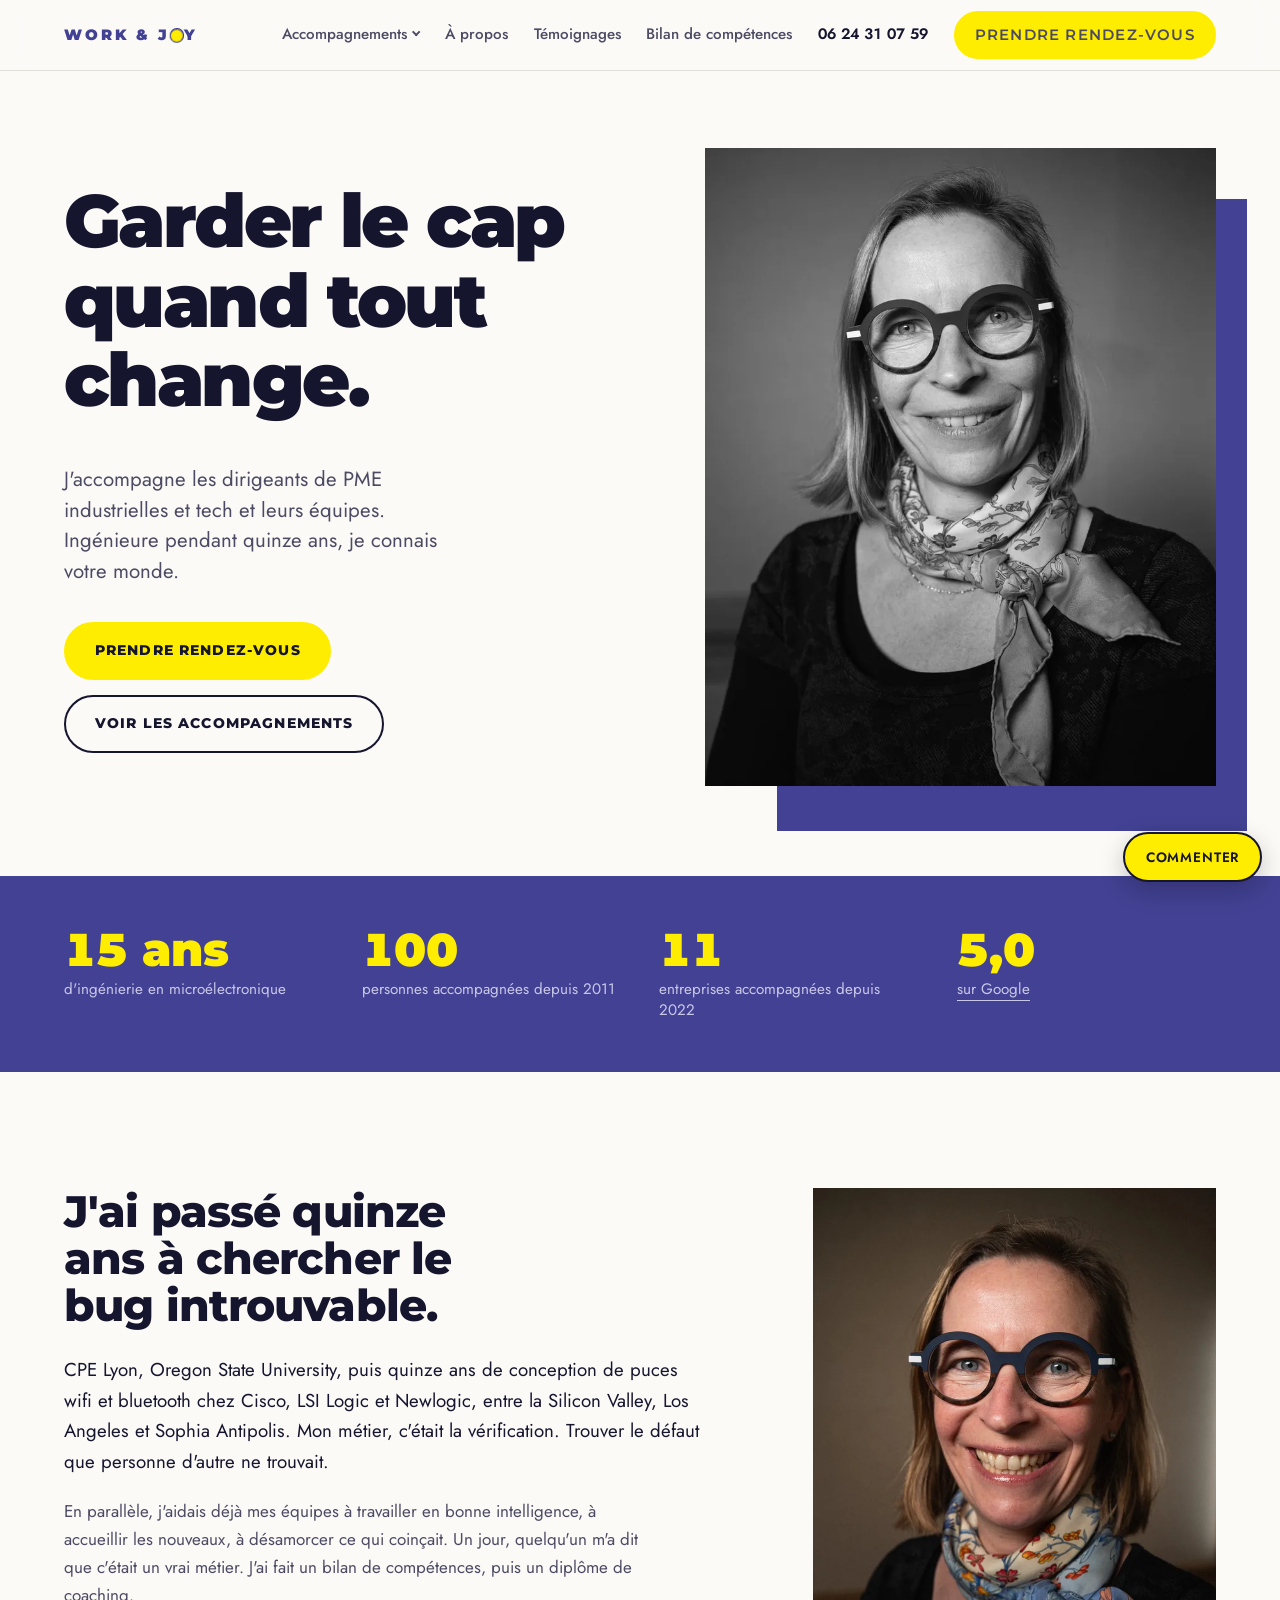
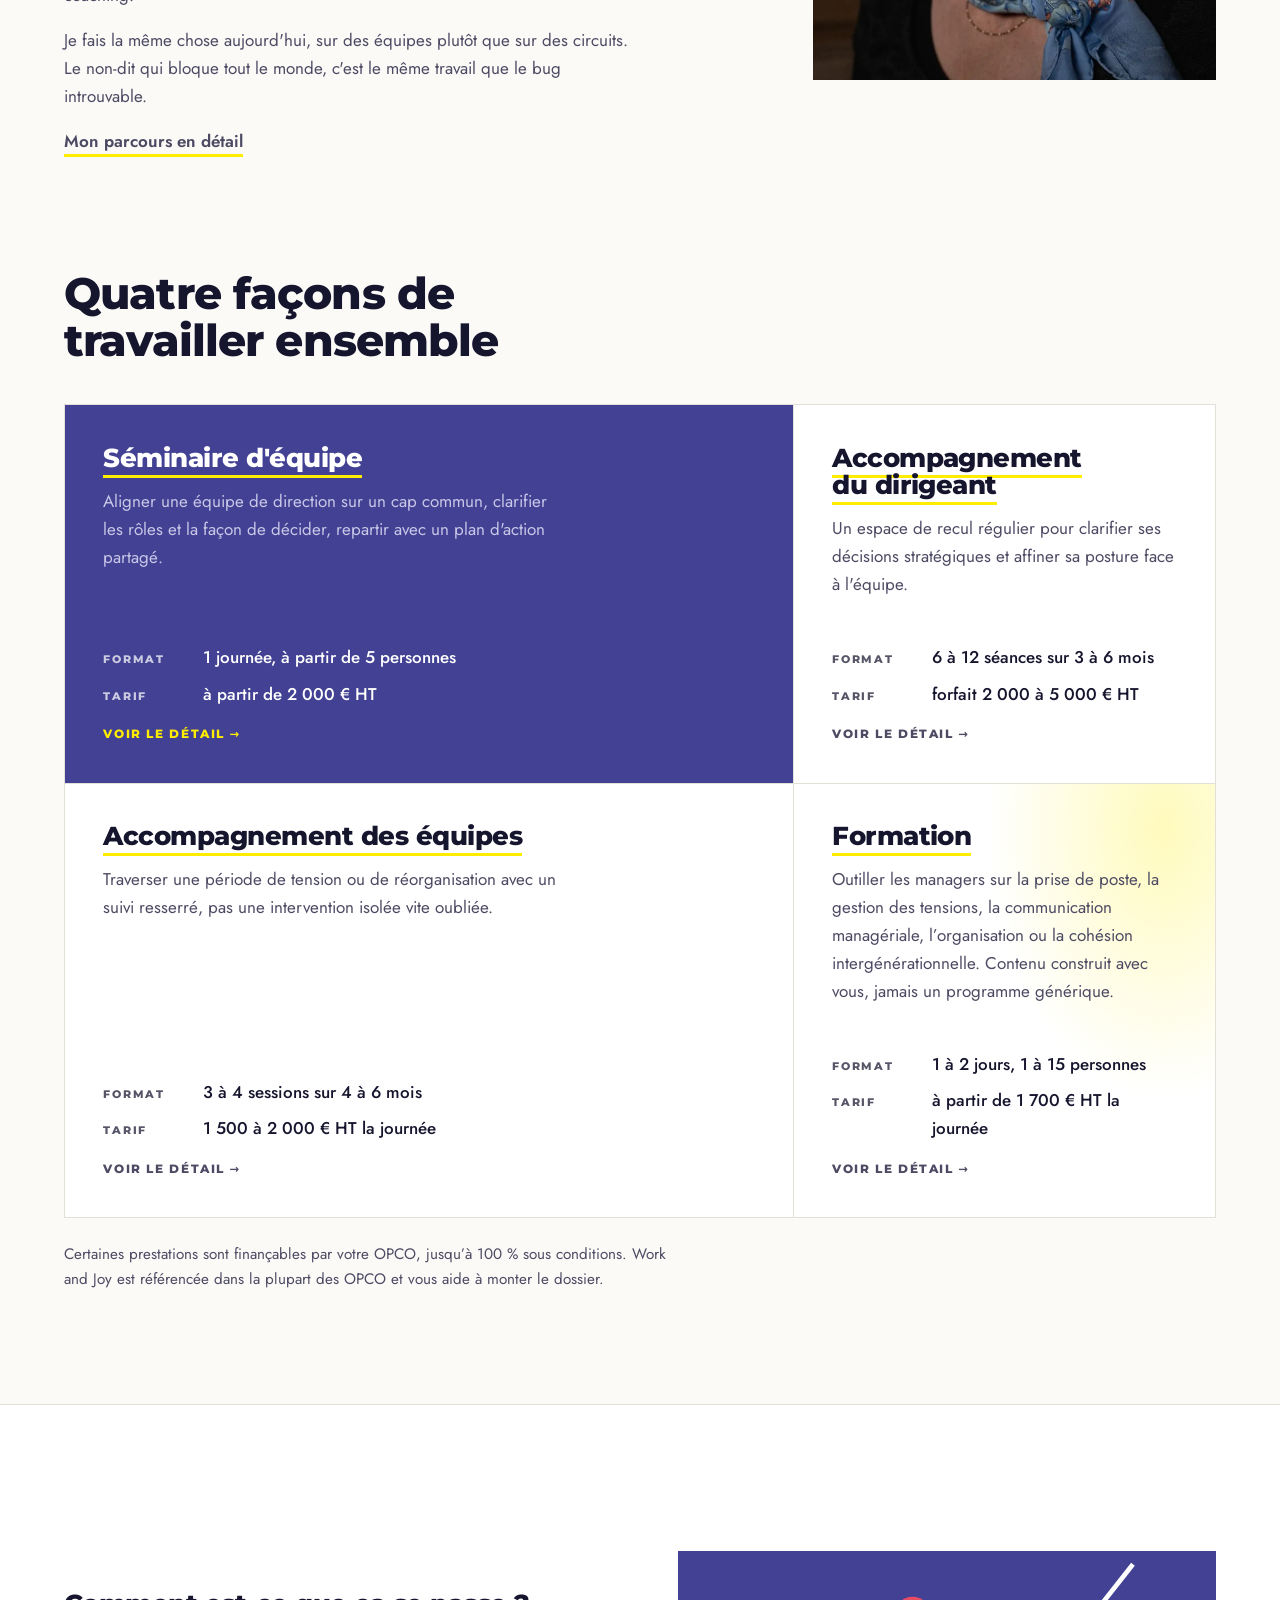
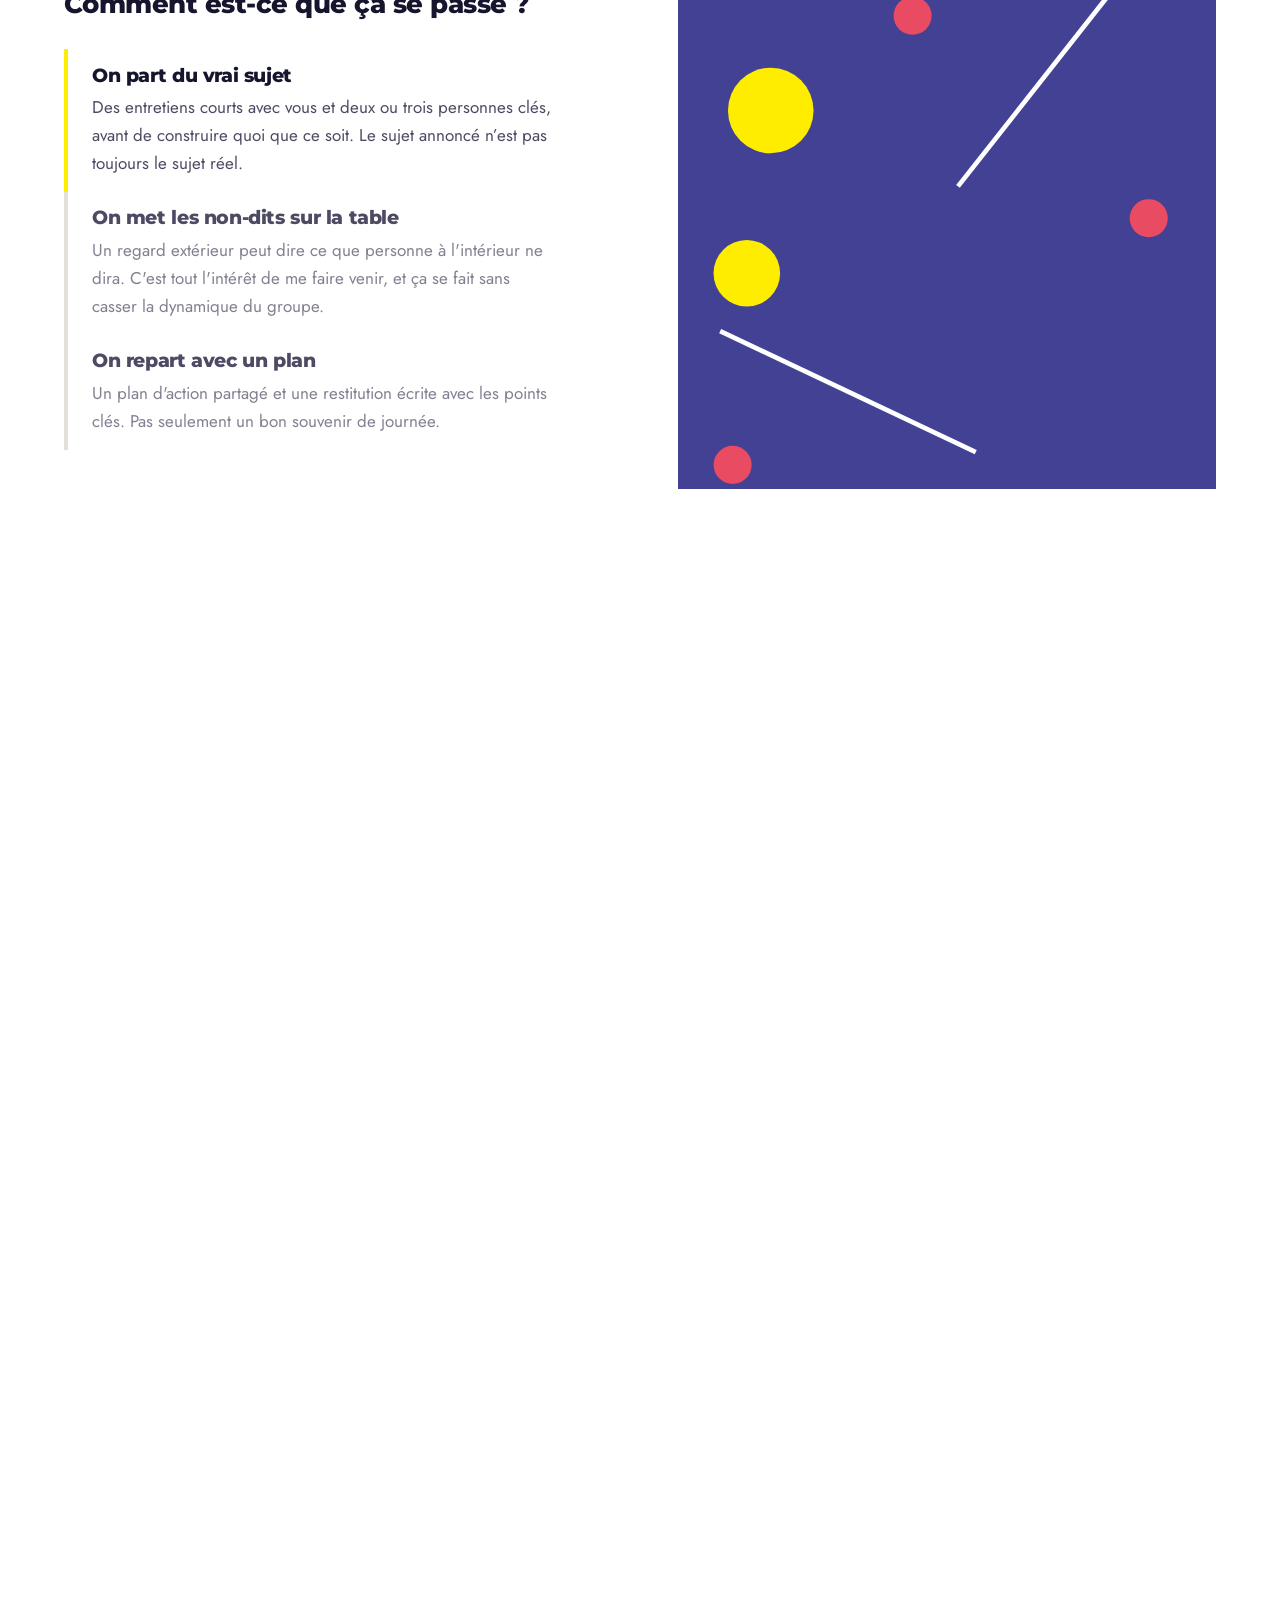
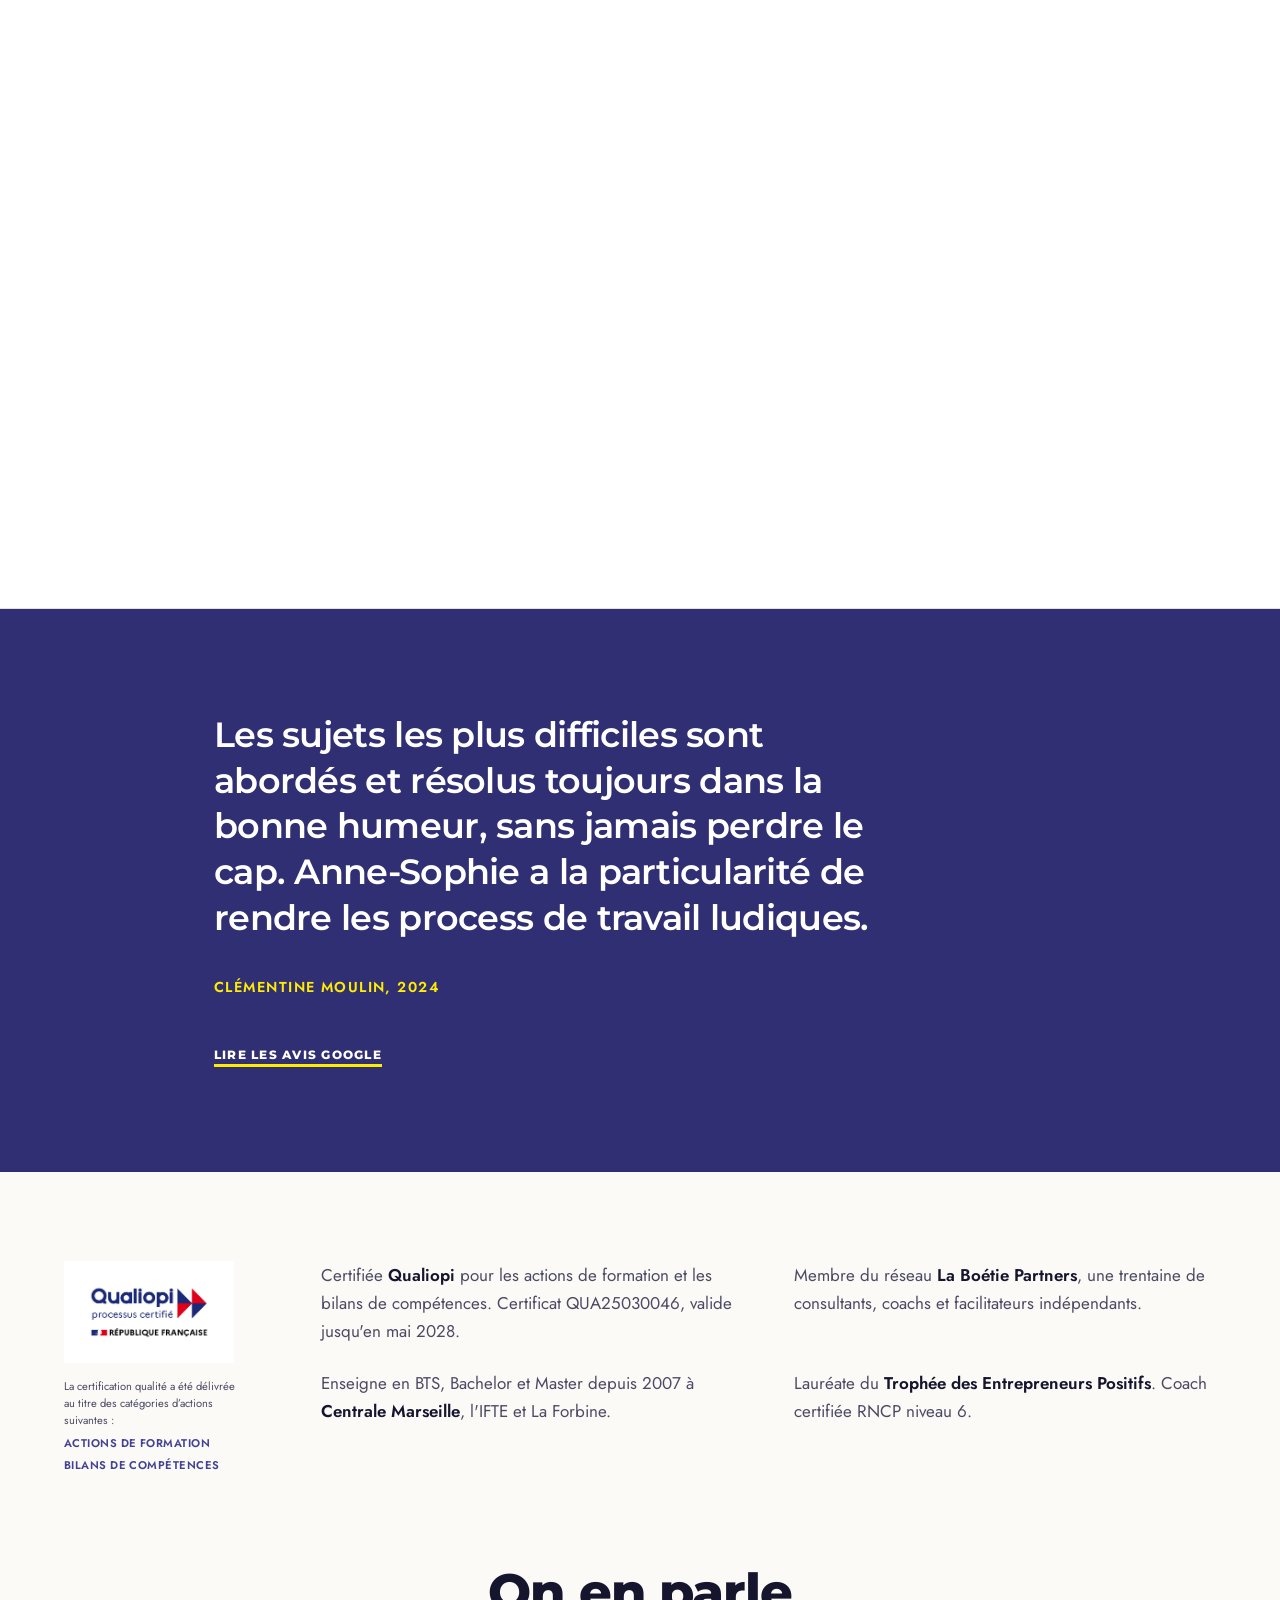
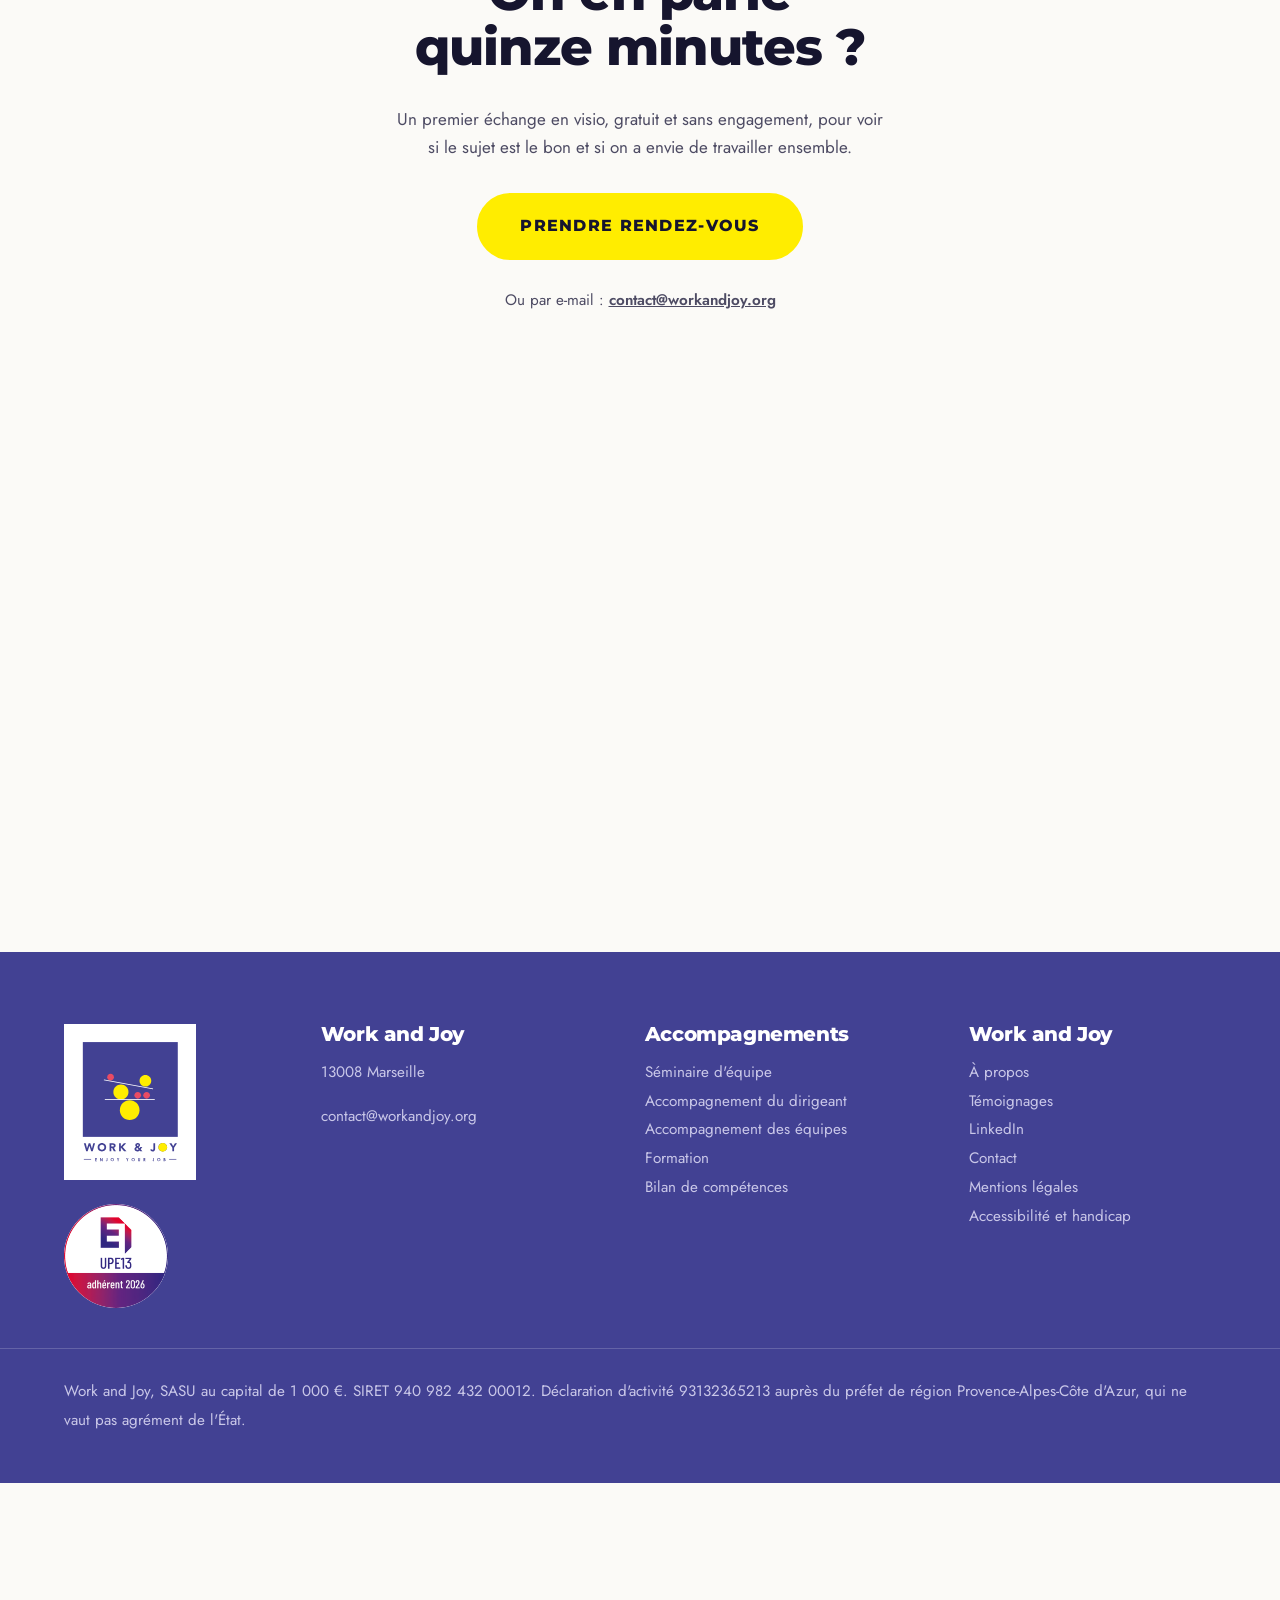
==== commit 90d0ea78: "SEO des pages d'offre, scène de l'accueil et bille fil conducteur" ====
--- a/site/index.html
+++ b/site/index.html
@@ -266,7 +266,7 @@
   </section>
 
   <!-- Méthode : trois temps, pas de numérotation -->
-  <section class="methode" id="methode">
+  <section class="methode" id="methode" data-scene>
     <h2>Comment est-ce que ça se passe ?</h2>
     <div class="temps">
       <div class="temps__item">
@@ -353,6 +353,7 @@
   <p class="foot__legal">Work and Joy, SASU au capital de 1 000 €. SIRET 940 982 432 00012. Déclaration d'activité 93132365213 auprès du préfet de région Provence-Alpes-Côte d'Azur, qui ne vaut pas agrément de l'État.</p>
 </footer>
 
+<script defer src="assets/js/scene.js"></script>
 <script defer src="assets/js/review.js"></script>
 </body>
 </html>
--- a/site/assets/css/style.css
+++ b/site/assets/css/style.css
@@ -361,7 +361,7 @@
 
 .voisins {
   max-width: var(--max); margin: 0 auto;
-  padding: clamp(3.5rem, 7vw, 5rem) var(--pad) 0;
+  padding: clamp(3.5rem, 7vw, 5rem) var(--pad);
 }
 .voisins > h2 {
   font-size: 0.72rem; letter-spacing: 0.18em; text-transform: uppercase;
@@ -751,6 +751,27 @@
 .finance p { color: var(--ink-soft); max-width: 78ch; font-size: 0.95rem; }
 @media (prefers-color-scheme: dark) { .finance h2 { color: var(--jaune); } }
 
+/* sous-titre d'une page d'offre, sous le h1 */
+.offre-head hgroup { grid-area: titre; }
+.offre-head hgroup h1 { margin-bottom: 0; }
+.offre-head__sous {
+  margin: 1.25rem 0 0; max-width: 32ch;
+  font-family: var(--display); font-weight: 600;
+  font-size: 1rem; line-height: 1.4; color: var(--ink-soft);
+  border-left: 4px solid var(--jaune); padding-left: 0.9rem;
+}
+
+/* questions fréquentes, en bas des pages d'offre */
+.faq {
+  max-width: var(--max); margin: 0 auto;
+  padding: clamp(3rem, 6vw, 4.5rem) var(--pad) 0;
+}
+.faq > h2 { font-size: clamp(1.6rem, 3vw, 2.4rem); margin-bottom: 1.75rem; }
+.faq__list { border-top: 1px solid var(--rule); }
+.faq__item { padding: 1.25rem 0; border-bottom: 1px solid var(--rule); }
+.faq__item h3 { font-size: 1.1rem; margin-bottom: 0.5rem; }
+.faq__item p { color: var(--ink-soft); max-width: 72ch; margin: 0; }
+
 .cell h3 a { text-decoration: none; border-bottom: 3px solid var(--jaune); padding-bottom: 2px; }
 .cell--fill h3 a { border-bottom-color: var(--jaune); }
 .pourqui > h2 { margin-bottom: 1.5rem; }
@@ -909,3 +930,94 @@
 }
 .legal p { color: var(--ink-soft); }
 .legal strong { color: var(--ink); font-weight: 600; }
+
+/* ======================================================================
+   Animations au défilement : la scène de la méthode (accueil), la bille
+   jaune fil conducteur et les paliers (toutes les pages).
+   Tout est activé par assets/js/scene.js. Sans JavaScript, ou si le
+   visiteur a demandé moins d'animations, rien de ce bloc ne s'applique
+   et les sections gardent leur mise en page d'origine.
+   ====================================================================== */
+
+/* hauteur de repli ; scene.js pose la vraie valeur, calculée à partir de ses réglages */
+.scene.is-live { height: 445vh; height: calc(100svh * 4.45); }
+.scene.is-live .scene__pin {
+  position: sticky; top: 71px;
+  height: calc(100vh - 71px); height: calc(100svh - 71px);
+  max-width: var(--max); margin: 0 auto; padding: 0 var(--pad);
+  display: grid; grid-template-columns: minmax(0, 1fr) minmax(0, 1fr);
+  gap: var(--gap); align-items: center;
+}
+/* le carré est à droite : la bille y entre et en sort par la marge, sans survoler le texte */
+.scene__art {
+  order: 2; justify-self: center; width: min(100%, 66svh, 540px); aspect-ratio: 1;
+  background: var(--violet); overflow: hidden;
+}
+.scene__art svg { display: block; width: 100%; height: 100%; }
+.scene__art .pl { fill: #fff; }
+.scene__art .bj { fill: var(--jaune); }
+.scene__art .bc { fill: var(--corail); }
+
+.scene.is-live .scene__copy > h2 { max-width: none; margin: 0 0 2rem; padding: 0; }
+.scene.is-live .temps {
+  max-width: none; margin: 0; padding: 0;
+  grid-template-columns: 1fr; gap: 0;
+}
+.scene.is-live .temps__item {
+  border-top: 0; border-left: 4px solid var(--rule);
+  padding: 0.95rem 0 0.95rem 1.5rem;
+  transition: border-color 0.35s;
+}
+.scene.is-live .temps__item h3,
+.scene.is-live .temps__item p { transition: color 0.35s, opacity 0.35s; }
+.scene.is-live .temps__item h3 { color: var(--ink-soft); margin-bottom: 0.4em; }
+.scene.is-live .temps__item p { opacity: 0.7; max-width: 46ch; }
+.scene.is-live .temps__item.is-on { border-left-color: var(--jaune); }
+.scene.is-live .temps__item.is-on h3 { color: var(--ink); }
+.scene.is-live .temps__item.is-on p { opacity: 1; }
+
+@media (max-width: 860px) {
+  .scene.is-live .scene__pin {
+    grid-template-columns: 1fr; gap: 1.25rem;
+    align-content: center; padding-block: 1rem;
+  }
+  .scene__art { order: 0; width: min(74vw, 36svh); }
+  .scene.is-live .scene__copy > h2 { font-size: 1.45rem; margin-bottom: 0.9rem; }
+  .scene.is-live .temps__item { padding: 0.5rem 0 0.5rem 1rem; }
+  .scene.is-live .temps__item h3 { font-size: 1.05rem; margin-bottom: 0; }
+  /* sur mobile, seul le texte de l'étape en cours est déplié, faute de place */
+  .scene.is-live .temps__item p {
+    max-height: 0; overflow: hidden; opacity: 0; font-size: 0.97rem;
+    transition: max-height 0.4s, opacity 0.3s, margin 0.4s;
+  }
+  .scene.is-live .temps__item.is-on p { max-height: 11em; opacity: 1; margin-top: 0.4em; }
+}
+/* petits téléphones : on réduit le dessin pour que les trois étapes tiennent à l'écran */
+@media (max-width: 860px) and (max-height: 640px) {
+  .scene__art { width: min(60vw, 29svh); }
+  .scene.is-live .scene__pin { gap: 0.75rem; padding-block: 0.5rem; }
+  .scene.is-live .scene__copy > h2 { font-size: 1.2rem; margin-bottom: 0.5rem; }
+  .scene.is-live .temps__item { padding-block: 0.35rem; }
+  .scene.is-live .temps__item p { font-size: 0.92rem; line-height: 1.5; }
+}
+
+/* ---------- fil conducteur : la bille jaune du logo qui descend la page ---------- */
+.fil {
+  position: fixed; left: 0; top: 0; width: 18px; height: 18px;
+  border-radius: 50%; background: var(--jaune);
+  box-shadow: 0 0 0 1px var(--violet);   /* le même liseré que le O du logo */
+  pointer-events: none; z-index: 49; will-change: transform; visibility: hidden;
+}
+.fil.is-top { z-index: 60; }             /* tant qu'elle est dans l'en-tête, elle passe devant */
+.fil-out .mark__o { background: transparent; }   /* le O du logo reste vide quand la bille est partie */
+/* une fois la bille entrée dans le bouton, il respire doucement tant que la page est figée */
+@keyframes fil-call { 0%, 100% { transform: scale(1); } 50% { transform: scale(1.06); } }
+.btn.is-calling { animation: fil-call 1.5s ease-in-out infinite; }
+
+/* ---------- paliers : les enveloppes qui figent la page pendant qu'on défile ---------- */
+.pal__probe { position: fixed; left: 0; top: 0; width: 0; height: 100vh; height: 100svh; visibility: hidden; pointer-events: none; }
+.pal__box, .pal__up, .pal__lowbox, .pal__low { display: flow-root; }
+.pal__up, .pal__low, .pal__foot { position: sticky; }
+/* les enveloppes vides se chevauchent : elles ne doivent pas intercepter les clics */
+.pal__box, .pal__up, .pal__lowbox { pointer-events: none; }
+.pal__low, .pal__foot { pointer-events: auto; }
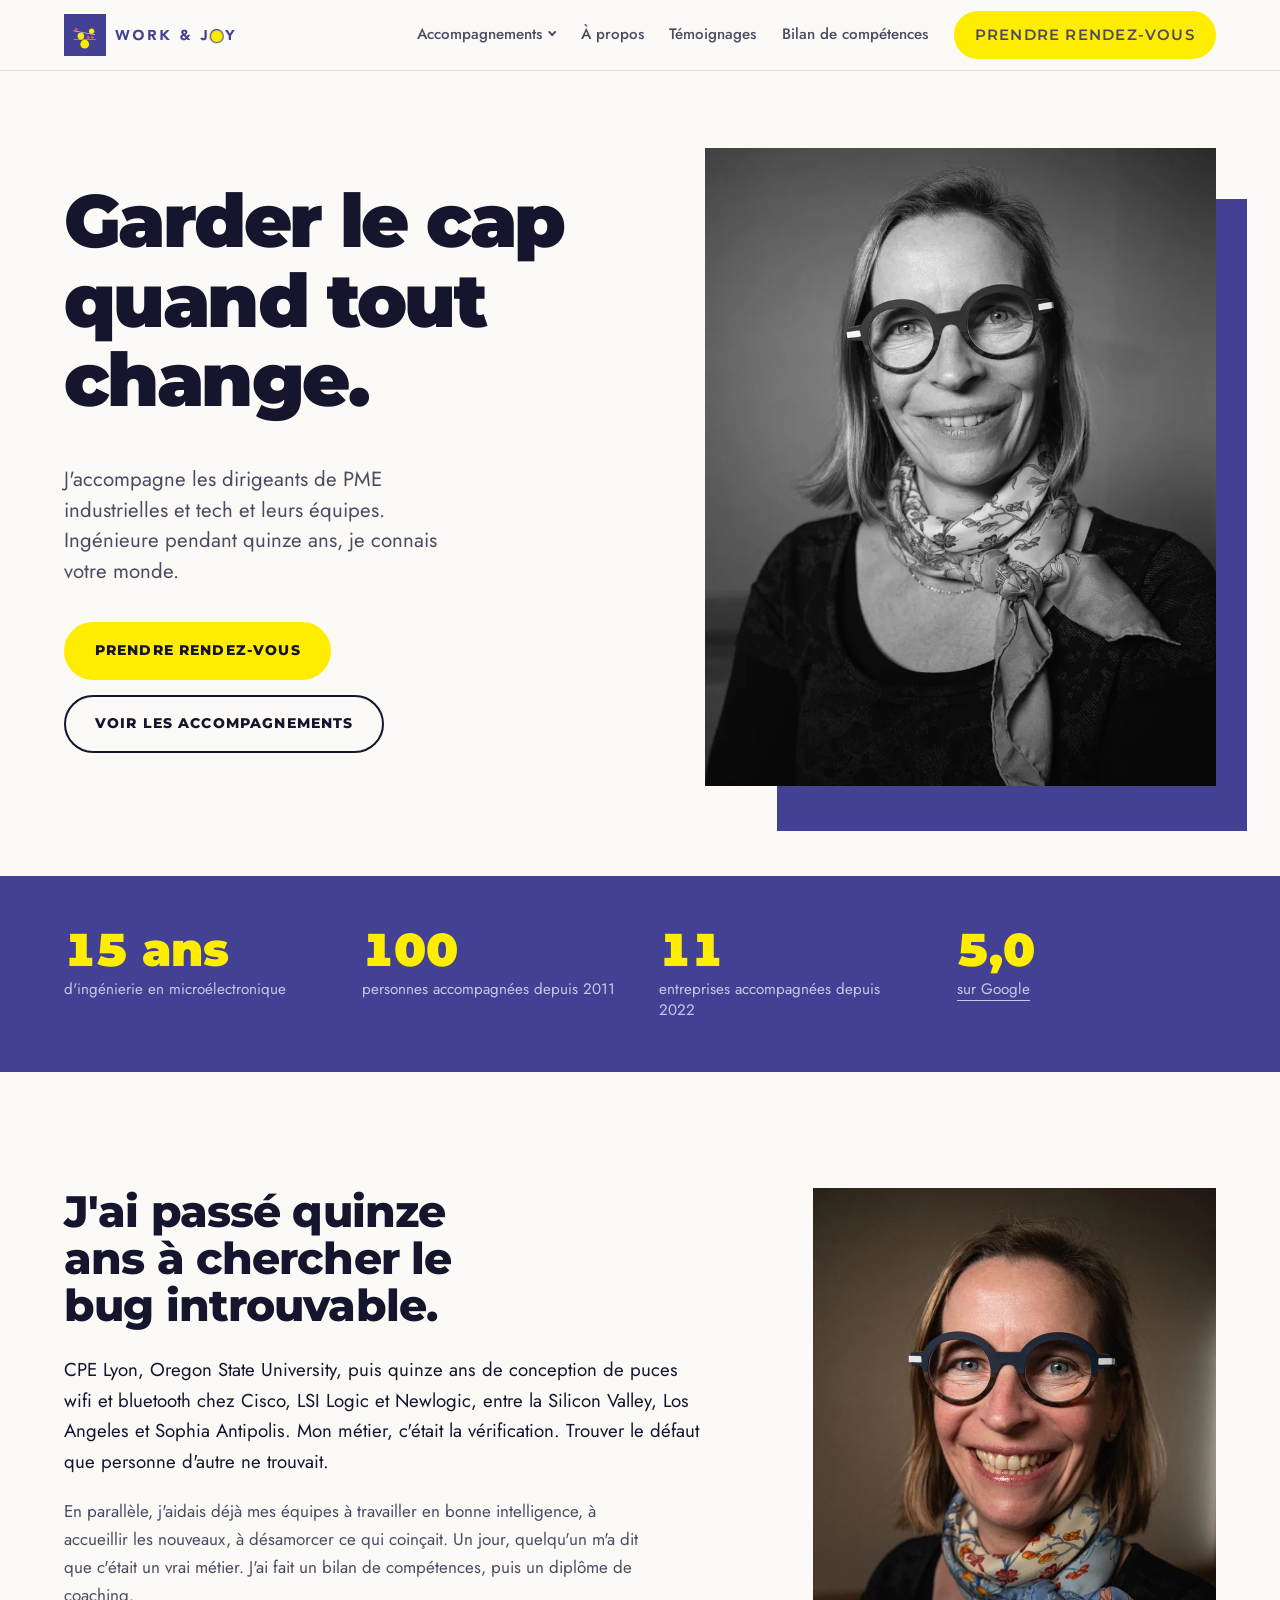
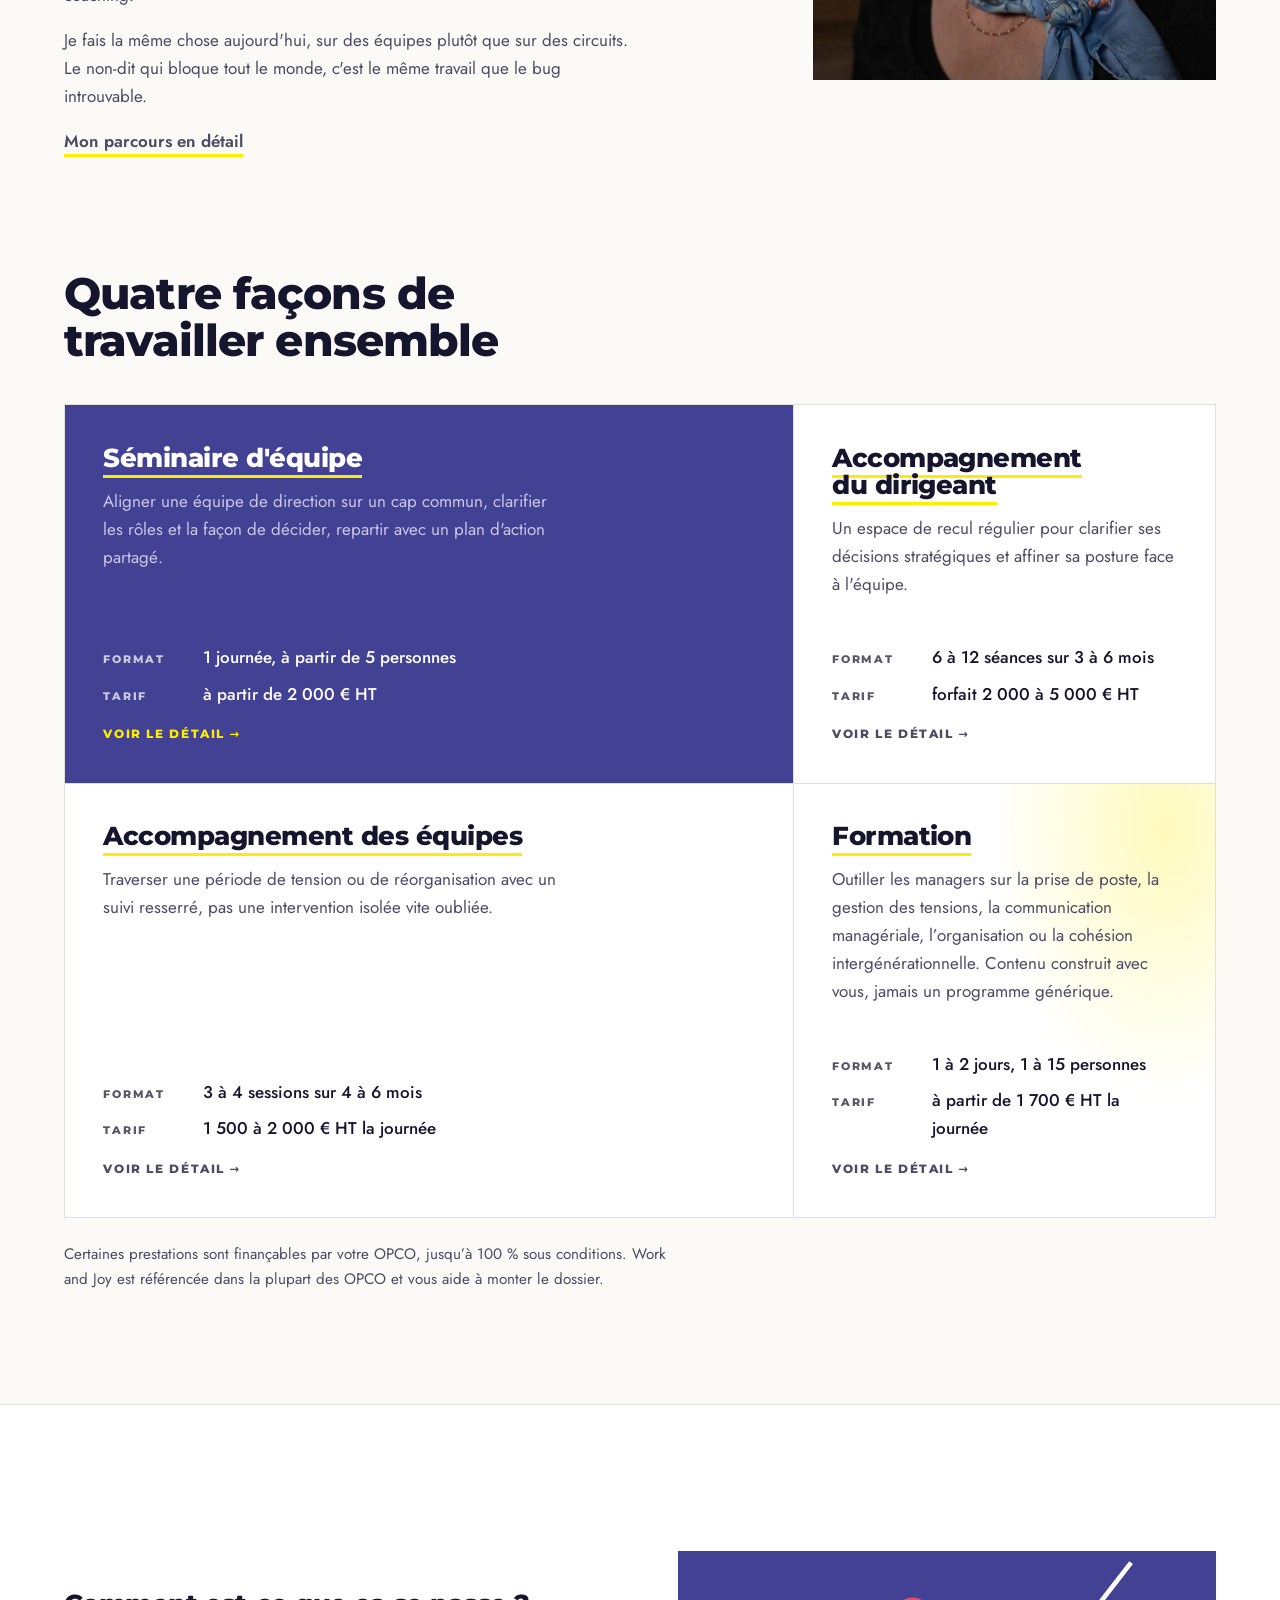
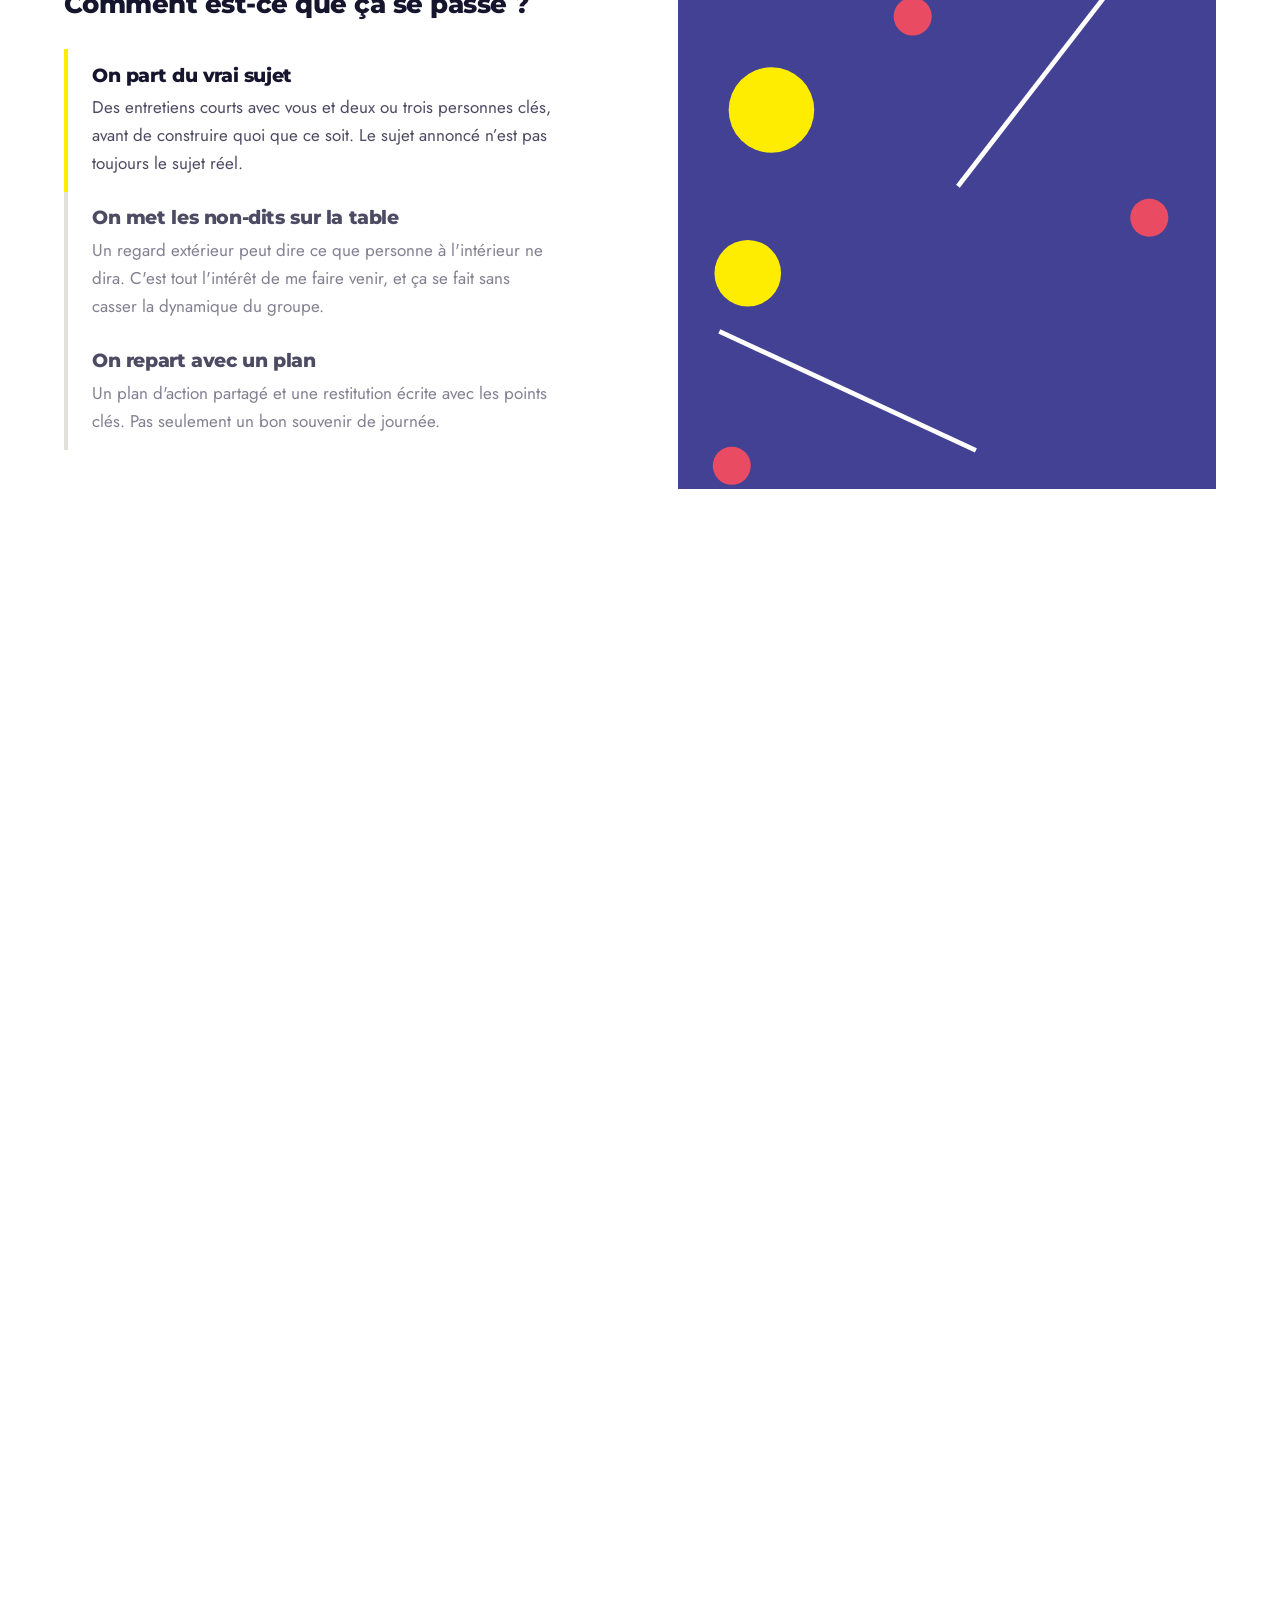
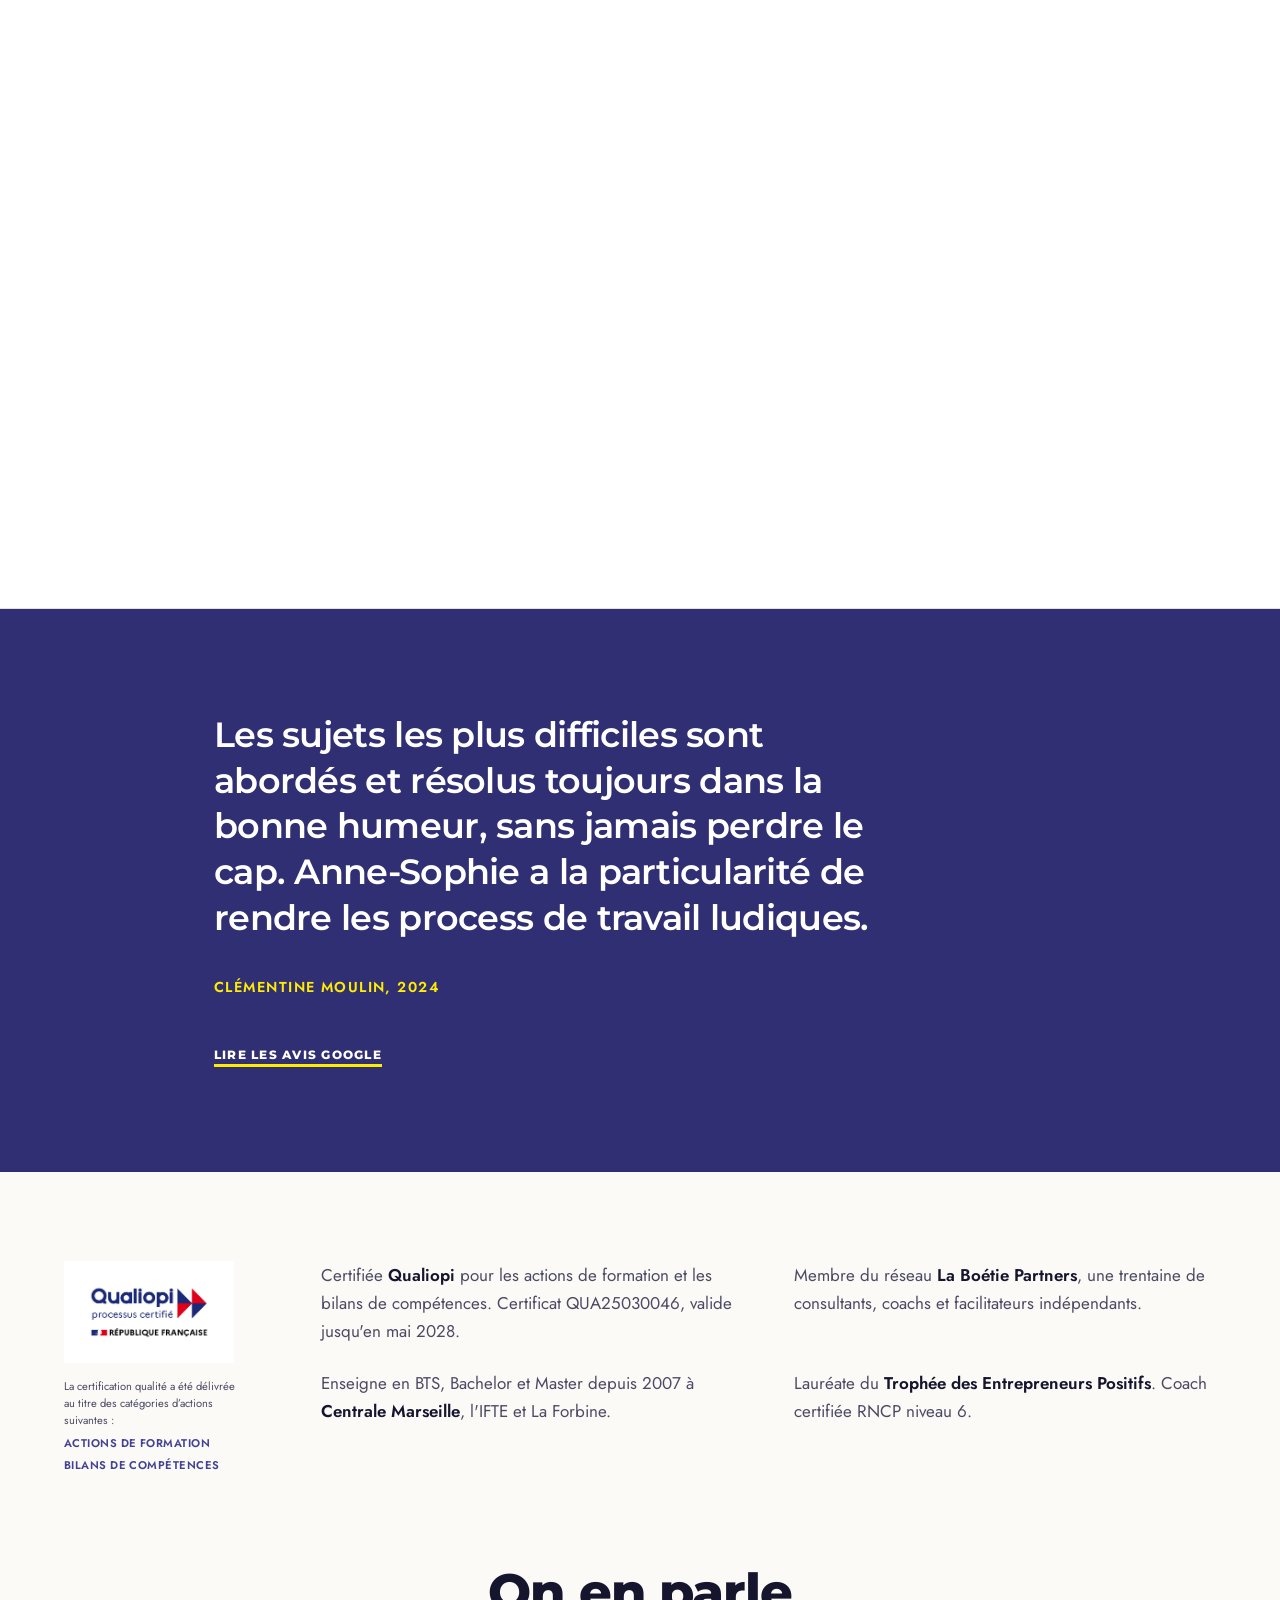
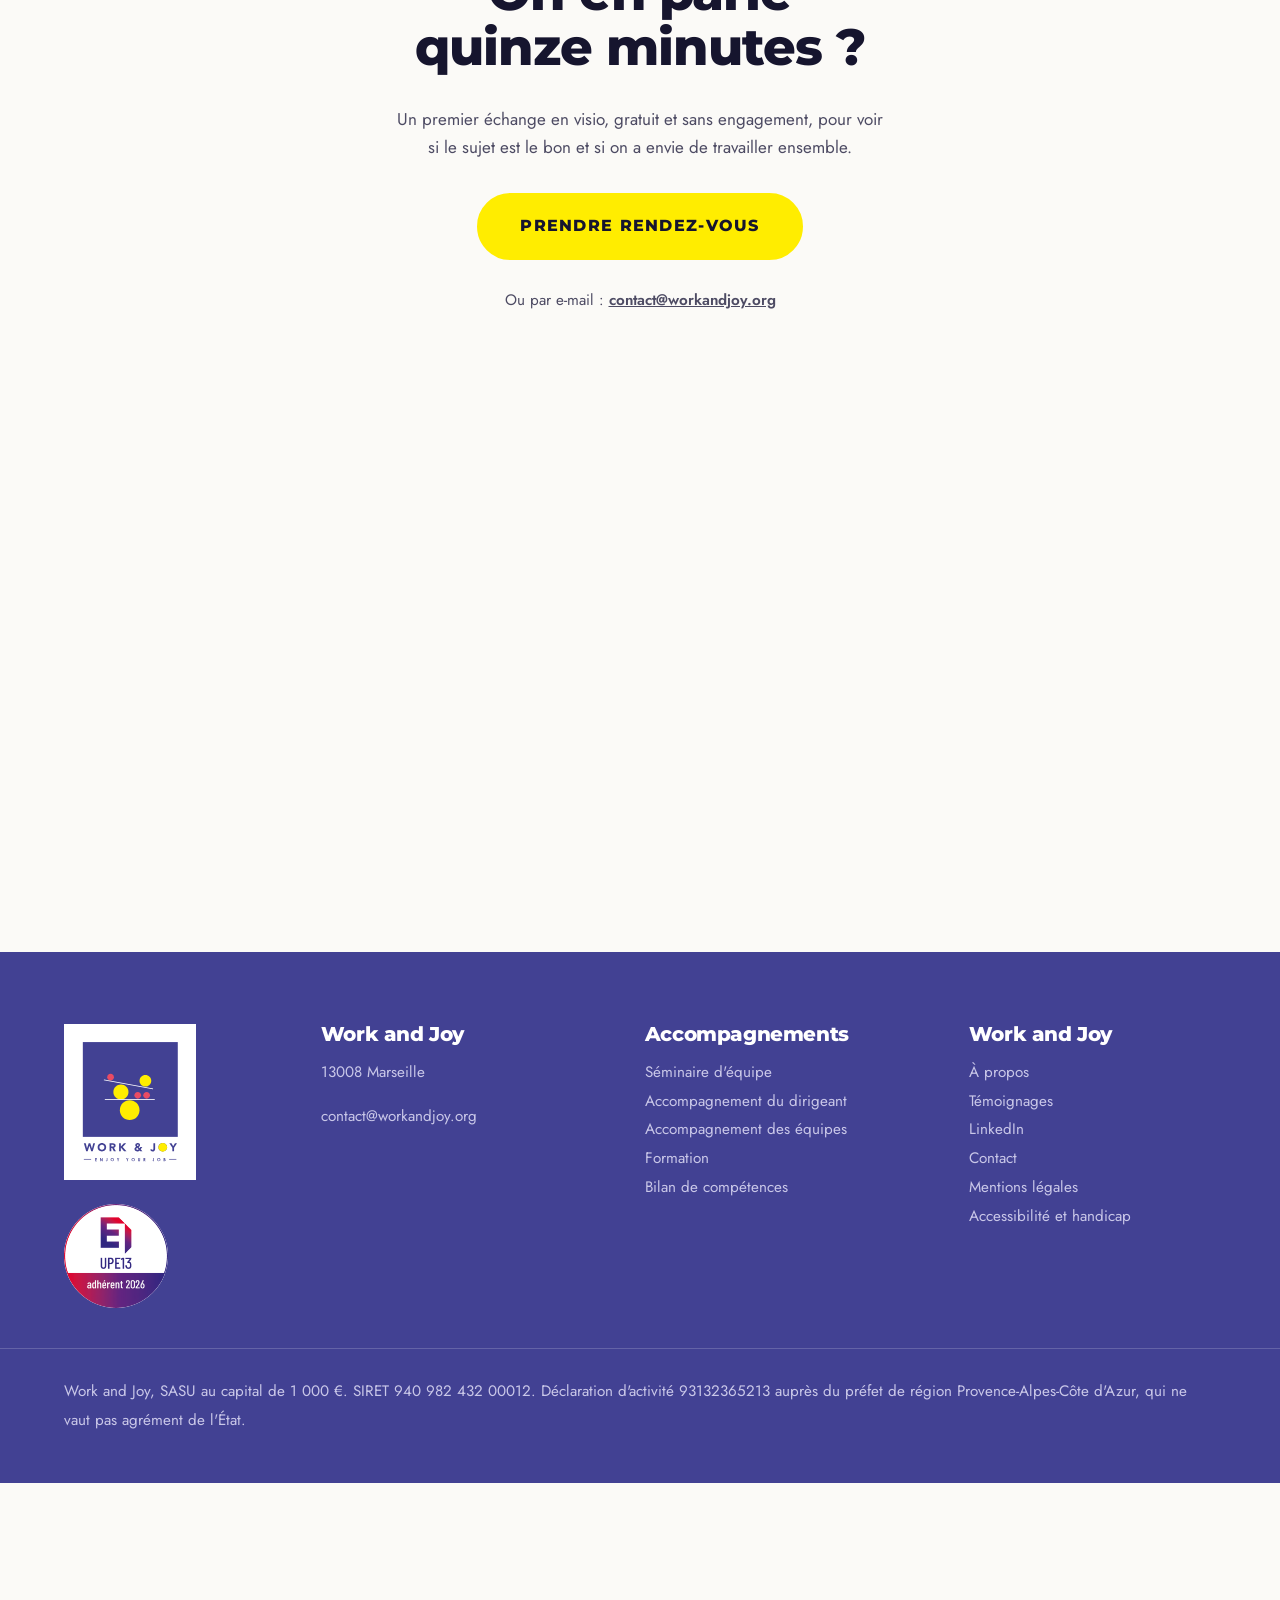
==== commit 185377eb: "Animations, vrai logo, réponses d'Anne-Sophie, version de production" ====
--- a/site/index.html
+++ b/site/index.html
@@ -62,7 +62,8 @@
   "description": "Ingénieure en microélectronique devenue coach de dirigeants. CPE Lyon, Oregon State University, Cisco, LSI Logic, Newlogic."
  },
  "sameAs": [
-  "https://maps.app.goo.gl/yoGxJgGKQtwbJdRN8"
+  "https://maps.app.goo.gl/yoGxJgGKQtwbJdRN8",
+  "https://www.linkedin.com/in/haumonte"
  ],
  "vatID": "FR55940982432",
  "hasOfferCatalog": {
@@ -140,7 +141,20 @@
 <header class="nav">
   <div class="nav__in">
     <a class="mark" href="./" aria-label="Work and Joy, accueil">
-      <span>WORK</span><span class="mark__amp">&amp;</span><span>J<span class="mark__o"></span>Y</span>
+      <svg class="mark__logo" viewBox="0 0 407 100" aria-hidden="true" focusable="false">
+        <g transform="scale(.34472) translate(-14.75 -12.49)">
+          <rect x="14.75" y="12.49" width="290.09" height="290.09" fill="#424193"/>
+          <circle cx="182.46" cy="175.36" r="10.27" fill="#E94B63"/><circle cx="209.63" cy="175.36" r="10.27" fill="#E94B63"/>
+          <circle cx="131.11" cy="165.09" r="23.09" fill="#FFED00"/><circle cx="157.91" cy="220.72" r="30.01" fill="#FFED00"/>
+          <rect x="81.95" y="186.85" width="152.54" height="2.53" fill="#fff"/>
+          <circle cx="205.85" cy="130.85" r="17.95" fill="#FFED00"/><circle cx="99.45" cy="119.75" r="10.27" fill="#E94B63"/>
+          <rect x="152.93" y="65.69" width="2.53" height="152.54" fill="#fff" transform="matrix(.1822 -.9833 .9833 .1822 -13.4766 267.7142)"/>
+        </g>
+        <g transform="translate(104.1 -284.3)">
+          <path fill="currentColor" d="M288.16,346.36h5.32v-10.29l9.06-13.83h-6.3l-5.42,9.03l-5.11-9.03h-6.61l9.06,13.83V346.36z M251.82,331.2 c0.35-0.95,0.86-1.78,1.52-2.47c0.66-0.69,1.45-1.23,2.37-1.62c0.92-0.39,1.95-0.58,3.08-0.58s2.16,0.19,3.08,0.58 c0.92,0.39,1.71,0.93,2.37,1.62c0.66,0.69,1.16,1.52,1.52,2.47c0.35,0.95,0.53,1.99,0.53,3.1c0,1.14-0.18,2.17-0.53,3.12 c-0.35,0.94-0.86,1.76-1.52,2.45c-0.66,0.69-1.45,1.23-2.37,1.62c-0.92,0.39-1.95,0.58-3.08,0.58s-2.16-0.19-3.08-0.58 c-0.92-0.39-1.71-0.93-2.37-1.62c-0.66-0.69-1.16-1.51-1.52-2.45c-0.35-0.94-0.53-1.98-0.53-3.12 C251.3,333.19,251.47,332.16,251.82,331.2 M246.75,339.55c0.65,1.57,1.55,2.9,2.71,4c1.16,1.1,2.53,1.95,4.12,2.54 c1.59,0.59,3.33,0.89,5.21,0.89s3.62-0.3,5.21-0.89c1.59-0.59,2.96-1.44,4.12-2.54c1.16-1.1,2.06-2.44,2.71-4 c0.65-1.57,0.97-3.32,0.97-5.25s-0.32-3.68-0.97-5.25c-0.65-1.57-1.55-2.9-2.71-4c-1.16-1.1-2.53-1.95-4.12-2.54 c-1.59-0.59-3.33-0.89-5.21-0.89s-3.62,0.3-5.21,0.89c-1.59,0.59-2.96,1.44-4.12,2.54s-2.06,2.44-2.71,4 c-0.65,1.57-0.97,3.32-0.97,5.25S246.1,337.98,246.75,339.55 M235.69,322.24h-5.32v15.47c0,0.45-0.02,0.95-0.05,1.48 c-0.03,0.53-0.13,1.03-0.29,1.48c-0.16,0.45-0.41,0.83-0.75,1.14s-0.82,0.46-1.43,0.46c-0.59,0-1.12-0.2-1.58-0.61 c-0.47-0.41-0.73-0.91-0.8-1.5l-4.87,1.19c0.39,1.93,1.24,3.35,2.56,4.26c1.32,0.91,2.93,1.36,4.84,1.36 c1.64,0,2.96-0.24,3.97-0.73c1.01-0.49,1.79-1.14,2.33-1.94c0.55-0.81,0.91-1.73,1.11-2.78c0.19-1.04,0.29-2.12,0.29-3.24V322.24z M185.16,340.71c-0.57,0.5-1.14,0.92-1.72,1.26c-0.58,0.34-1.27,0.51-2.06,0.51c-0.41,0-0.81-0.07-1.21-0.22 c-0.4-0.15-0.74-0.35-1.04-0.6c-0.3-0.25-0.53-0.56-0.72-0.92s-0.27-0.77-0.27-1.23s0.08-0.85,0.24-1.19 c0.16-0.34,0.37-0.64,0.63-0.9c0.26-0.26,0.56-0.5,0.89-0.72c0.33-0.22,0.66-0.43,1.01-0.63L185.16,340.71z M184.23,326.28 c0.47,0.37,0.7,0.91,0.7,1.62c0,0.34-0.09,0.66-0.27,0.97s-0.41,0.59-0.68,0.85c-0.27,0.26-0.57,0.5-0.89,0.72 c-0.32,0.22-0.61,0.4-0.89,0.56c-0.2-0.18-0.43-0.39-0.66-0.61c-0.24-0.23-0.45-0.47-0.65-0.73c-0.19-0.26-0.36-0.53-0.49-0.82 c-0.14-0.28-0.2-0.57-0.2-0.87c0-0.68,0.23-1.23,0.68-1.64c0.45-0.41,1.01-0.61,1.67-0.61C183.2,325.72,183.76,325.9,184.23,326.28 M196.54,333.93h-5.93l-2.35,3.2l-3.1-3.3c0.61-0.32,1.19-0.69,1.72-1.11c0.53-0.42,1.01-0.9,1.41-1.43s0.73-1.11,0.97-1.72 c0.24-0.61,0.36-1.28,0.36-2.01c0-1.02-0.19-1.9-0.58-2.64c-0.39-0.74-0.9-1.35-1.55-1.84c-0.65-0.49-1.39-0.85-2.23-1.09 c-0.84-0.24-1.73-0.36-2.66-0.36c-0.95,0-1.89,0.11-2.79,0.34c-0.91,0.23-1.71,0.59-2.42,1.09c-0.7,0.5-1.27,1.14-1.69,1.91 c-0.42,0.77-0.63,1.7-0.63,2.79c0,0.59,0.06,1.12,0.19,1.6c0.12,0.48,0.31,0.93,0.55,1.36c0.24,0.43,0.52,0.84,0.85,1.23 s0.69,0.8,1.07,1.23c-0.73,0.25-1.4,0.58-2.01,1.01c-0.61,0.42-1.15,0.91-1.62,1.48c-0.47,0.57-0.83,1.2-1.09,1.89 c-0.26,0.69-0.39,1.43-0.39,2.2c0,1.2,0.24,2.26,0.72,3.17s1.12,1.66,1.93,2.27c0.81,0.6,1.72,1.05,2.74,1.35 c1.02,0.3,2.08,0.44,3.17,0.44c1.43,0,2.72-0.23,3.87-0.68c1.15-0.45,2.22-1.19,3.22-2.21l2.01,2.28h6.58l-5.38-5.69L196.54,333.93 z M125.54,346.36h5.32v-11.45l9.81,11.45h7.43l-11.65-12.91l10.73-11.21h-6.95l-9.37,10.02v-10.02h-5.32V346.36z M101.76,326.74 h3.48c0.48,0,0.97,0.03,1.47,0.1c0.5,0.07,0.94,0.2,1.33,0.39c0.39,0.19,0.7,0.47,0.95,0.83c0.25,0.36,0.37,0.85,0.37,1.47 c0,0.66-0.14,1.17-0.43,1.53c-0.29,0.36-0.64,0.63-1.07,0.8c-0.43,0.17-0.92,0.27-1.45,0.31c-0.53,0.03-1.04,0.05-1.52,0.05h-3.13 V326.74z M96.44,346.36h5.32v-9.64h2.62l5.04,9.64h6.37l-6.13-10.19c1.7-0.32,3-1.07,3.88-2.27c0.89-1.19,1.33-2.64,1.33-4.34 c0-1.41-0.24-2.58-0.73-3.53c-0.49-0.94-1.15-1.69-1.98-2.25c-0.83-0.56-1.79-0.95-2.9-1.19c-1.1-0.24-2.27-0.36-3.49-0.36h-9.34 V346.36z M66.03,331.2c0.35-0.95,0.86-1.78,1.52-2.47c0.66-0.69,1.45-1.23,2.37-1.62c0.92-0.39,1.95-0.58,3.08-0.58 c1.14,0,2.16,0.19,3.08,0.58c0.92,0.39,1.71,0.93,2.37,1.62c0.66,0.69,1.16,1.52,1.52,2.47c0.35,0.95,0.53,1.99,0.53,3.1 c0,1.14-0.18,2.17-0.53,3.12c-0.35,0.94-0.86,1.76-1.52,2.45c-0.66,0.69-1.45,1.23-2.37,1.62c-0.92,0.39-1.95,0.58-3.08,0.58 c-1.14,0-2.16-0.19-3.08-0.58c-0.92-0.39-1.71-0.93-2.37-1.62c-0.66-0.69-1.16-1.51-1.52-2.45s-0.53-1.98-0.53-3.12 C65.51,333.19,65.68,332.16,66.03,331.2 M60.96,339.55c0.65,1.57,1.55,2.9,2.71,4c1.16,1.1,2.53,1.95,4.12,2.54 c1.59,0.59,3.33,0.89,5.21,0.89s3.62-0.3,5.21-0.89s2.96-1.44,4.12-2.54c1.16-1.1,2.06-2.44,2.71-4s0.97-3.32,0.97-5.25 s-0.32-3.68-0.97-5.25c-0.65-1.57-1.55-2.9-2.71-4s-2.53-1.95-4.12-2.54s-3.33-0.89-5.21-0.89s-3.62,0.3-5.21,0.89 c-1.59,0.59-2.96,1.44-4.12,2.54c-1.16,1.1-2.06,2.44-2.71,4c-0.65,1.57-0.97,3.32-0.97,5.25S60.31,337.98,60.96,339.55 M25.03,346.36h4.57l5.32-16.7h0.07l5.32,16.7h4.74l7.05-24.12H46.7l-4.05,15.88h-0.07l-5.01-15.88h-4.94l-5.04,15.47h-0.07 l-3.85-15.47h-5.79L25.03,346.36z"/>
+          <circle class="mark__o" cx="259" cy="334.6" r="13.5"/>
+        </g>
+      </svg>
     </a>
     <input type="checkbox" id="menu" class="nav__toggle">
     <label for="menu" class="nav__burger" aria-hidden="true"><span></span><span></span><span></span></label>
@@ -157,17 +171,11 @@
       <a href="a-propos/">À propos</a>
       <a href="temoignages/">Témoignages</a>
       <a href="bilan-de-competences/">Bilan de compétences</a>
-      <a class="nav__tel" href="tel:+33624310759">06 24 31 07 59</a>
       <a class="btn btn--sm" href="#contact">Prendre rendez-vous</a>
     </nav>
   </div>
 </header>
 <script>addEventListener("click",function(e){document.querySelectorAll("nav details[open]").forEach(function(d){if(!d.contains(e.target))d.open=false})})</script>
-
-<!-- Déclaration du formulaire de relecture pour Netlify. À retirer avec review.js. -->
-<form name="avis-maquette" data-netlify="true" hidden>
-  <input name="nom"><input name="page"><textarea name="message"></textarea>
-</form>
 
 <main id="contenu">
 
@@ -343,7 +351,7 @@
       <p>
         <a href="a-propos/">À propos</a><br>
         <a href="temoignages/">Témoignages</a><br>
-        <a href="https://www.linkedin.com/">LinkedIn</a><br>
+        <a href="https://www.linkedin.com/in/haumonte">LinkedIn</a><br>
         <a href="contact/">Contact</a><br>
         <a href="mentions-legales/">Mentions légales</a><br>
         <a href="accessibilite-et-handicap/">Accessibilité et handicap</a>
@@ -354,6 +362,5 @@
 </footer>
 
 <script defer src="assets/js/scene.js"></script>
-<script defer src="assets/js/review.js"></script>
 </body>
 </html>
--- a/site/assets/css/style.css
+++ b/site/assets/css/style.css
@@ -89,30 +89,15 @@
 :focus-visible { outline: 3px solid var(--violet); outline-offset: 3px; }
 @media (prefers-color-scheme: dark) { :focus-visible { outline-color: var(--jaune); } }
 
-/* ---------- wordmark ---------- */
-
-.mark {
-  font-family: var(--display);
-  font-weight: 900;
-  font-size: 0.95rem;
-  letter-spacing: 0.2em;
-  color: var(--violet);
-  text-decoration: none;
-  display: flex;
-  align-items: center;
-  gap: 0.45em;
-  white-space: nowrap;
-}
-.mark__amp { color: var(--violet); }
-.mark__o {
-  display: inline-block;
-  width: 0.78em; height: 0.78em;
-  background: var(--jaune);
-  border-radius: 50%;
-  margin: 0 0.06em -0.02em;
-  box-shadow: 0 0 0 1px var(--violet);
-}
-@media (prefers-color-scheme: dark) { .mark, .mark__amp { color: var(--ink); } }
+/* ---------- logo de l'en-tête ---------- */
+/* Le logo d'Anne-Sophie en version horizontale : son carré, puis « WORK & JOY » dans le dessin
+   d'origine. Les lettres prennent la couleur du lien, pour rester lisibles en mode sombre. */
+
+.mark { display: flex; align-items: center; color: var(--violet); text-decoration: none; }
+.mark__logo { display: block; height: 42px; width: auto; }
+.mark__o { fill: var(--jaune); }
+@media (prefers-color-scheme: dark) { .mark { color: var(--ink); } }
+@media (max-width: 1100px) { .mark__logo { height: 38px; } }
 
 /* ---------- nav ---------- */
 
@@ -135,16 +120,9 @@
 }
 .nav__links a:hover { color: var(--ink); }
 .nav__links a { white-space: nowrap; }
-.nav__tel {
-  font-variant-numeric: tabular-nums;
-  font-weight: 600 !important; color: var(--ink) !important;
-}
-/* entre le burger et les grands écrans, la barre est déjà pleine :
-   le téléphone s’efface, il reste dans le menu déroulant et sur la page contact */
-@media (max-width: 1200px) and (min-width: 921px) { .nav__tel { display: none; } }
 .nav__toggle, .nav__burger { display: none; }
 
-@media (max-width: 920px) {
+@media (max-width: 1100px) {
   .nav__burger {
     display: flex; flex-direction: column; justify-content: center; gap: 5px;
     width: 44px; height: 44px; cursor: pointer; padding: 0 9px;
@@ -820,7 +798,7 @@
 .drop__panel a:hover { background: color-mix(in srgb, var(--jaune) 22%, transparent); }
 .drop__panel a[aria-current] { background: color-mix(in srgb, var(--violet) 10%, transparent); }
 
-@media (max-width: 920px) {
+@media (max-width: 1100px) {
   .drop { width: 100%; border-bottom: 1px solid var(--rule); }
   .drop summary { padding: 0.85rem 0; justify-content: space-between; }
   .drop__panel {
@@ -1009,7 +987,7 @@
   pointer-events: none; z-index: 49; will-change: transform; visibility: hidden;
 }
 .fil.is-top { z-index: 60; }             /* tant qu'elle est dans l'en-tête, elle passe devant */
-.fil-out .mark__o { background: transparent; }   /* le O du logo reste vide quand la bille est partie */
+.fil-out .mark__o { fill: transparent; stroke: currentColor; stroke-width: 1.6; }   /* le O du logo reste vide quand la bille est partie */
 /* une fois la bille entrée dans le bouton, il respire doucement tant que la page est figée */
 @keyframes fil-call { 0%, 100% { transform: scale(1); } 50% { transform: scale(1.06); } }
 .btn.is-calling { animation: fil-call 1.5s ease-in-out infinite; }
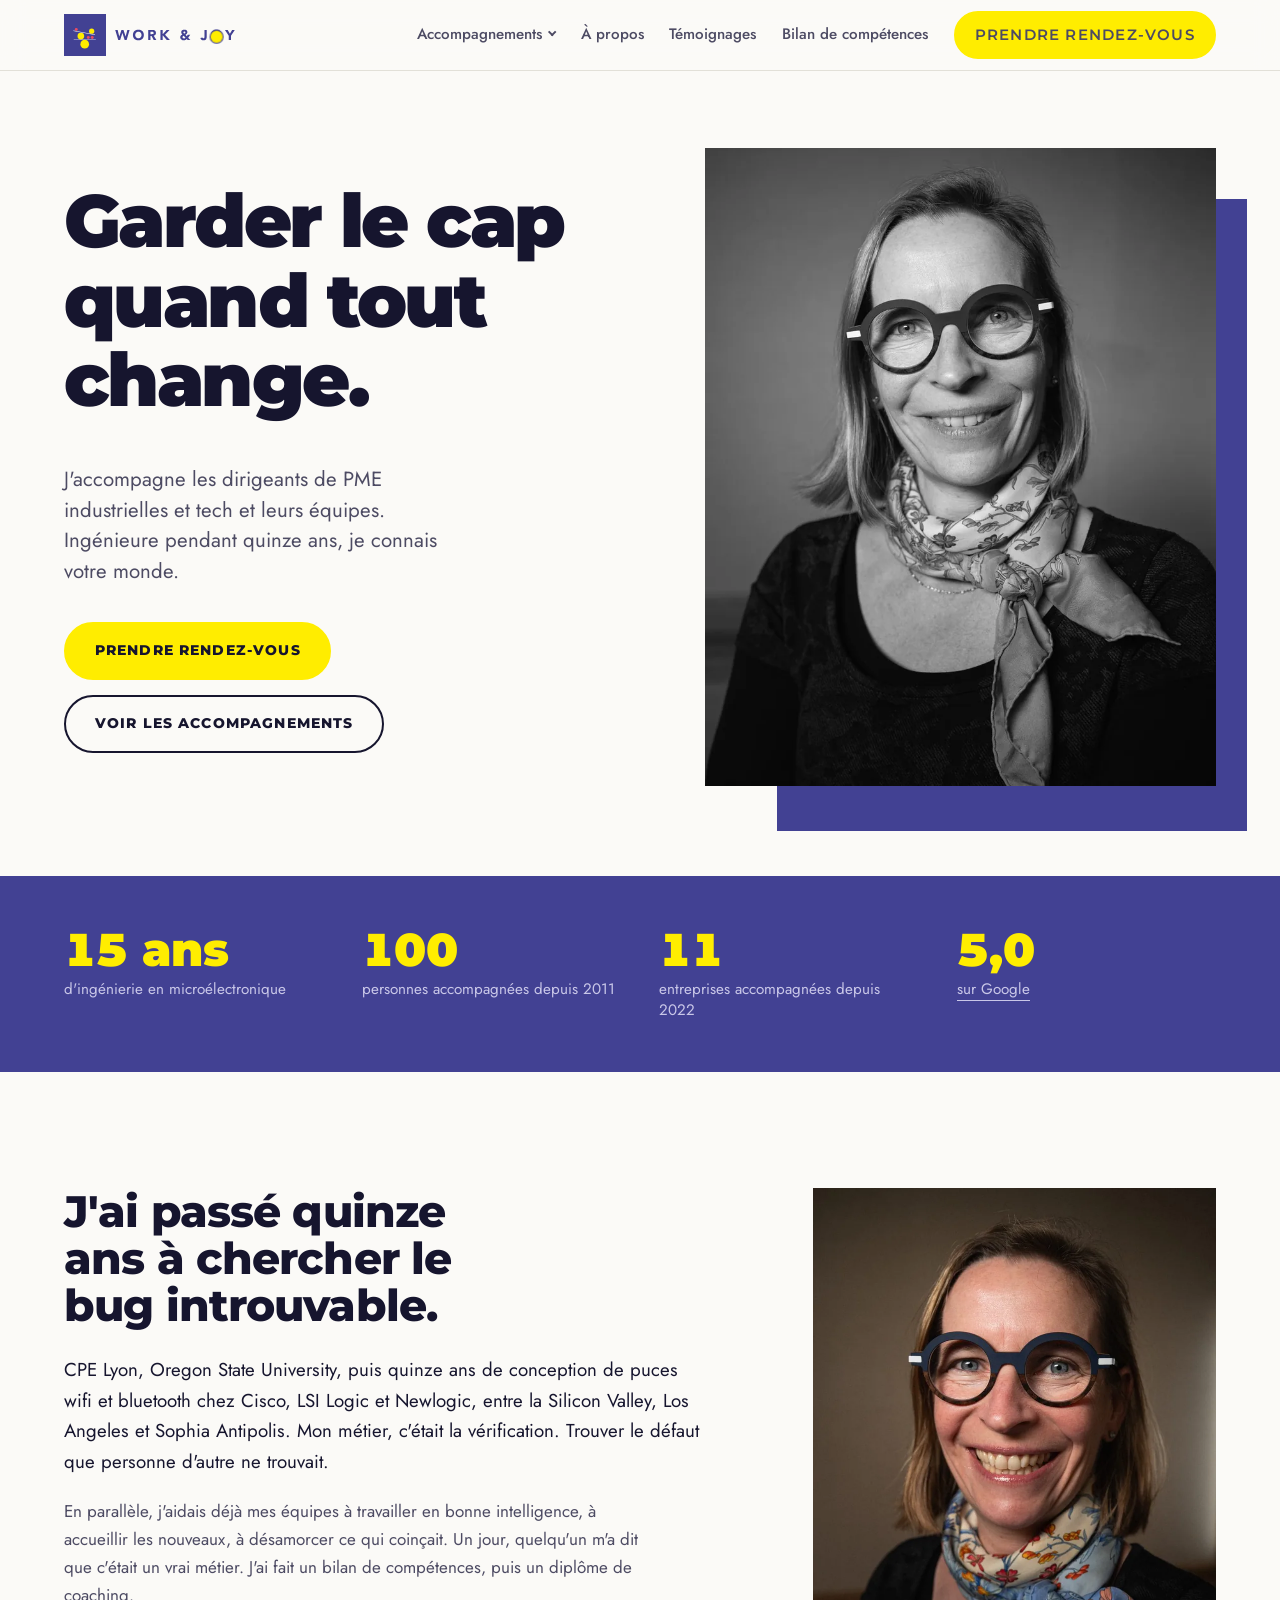
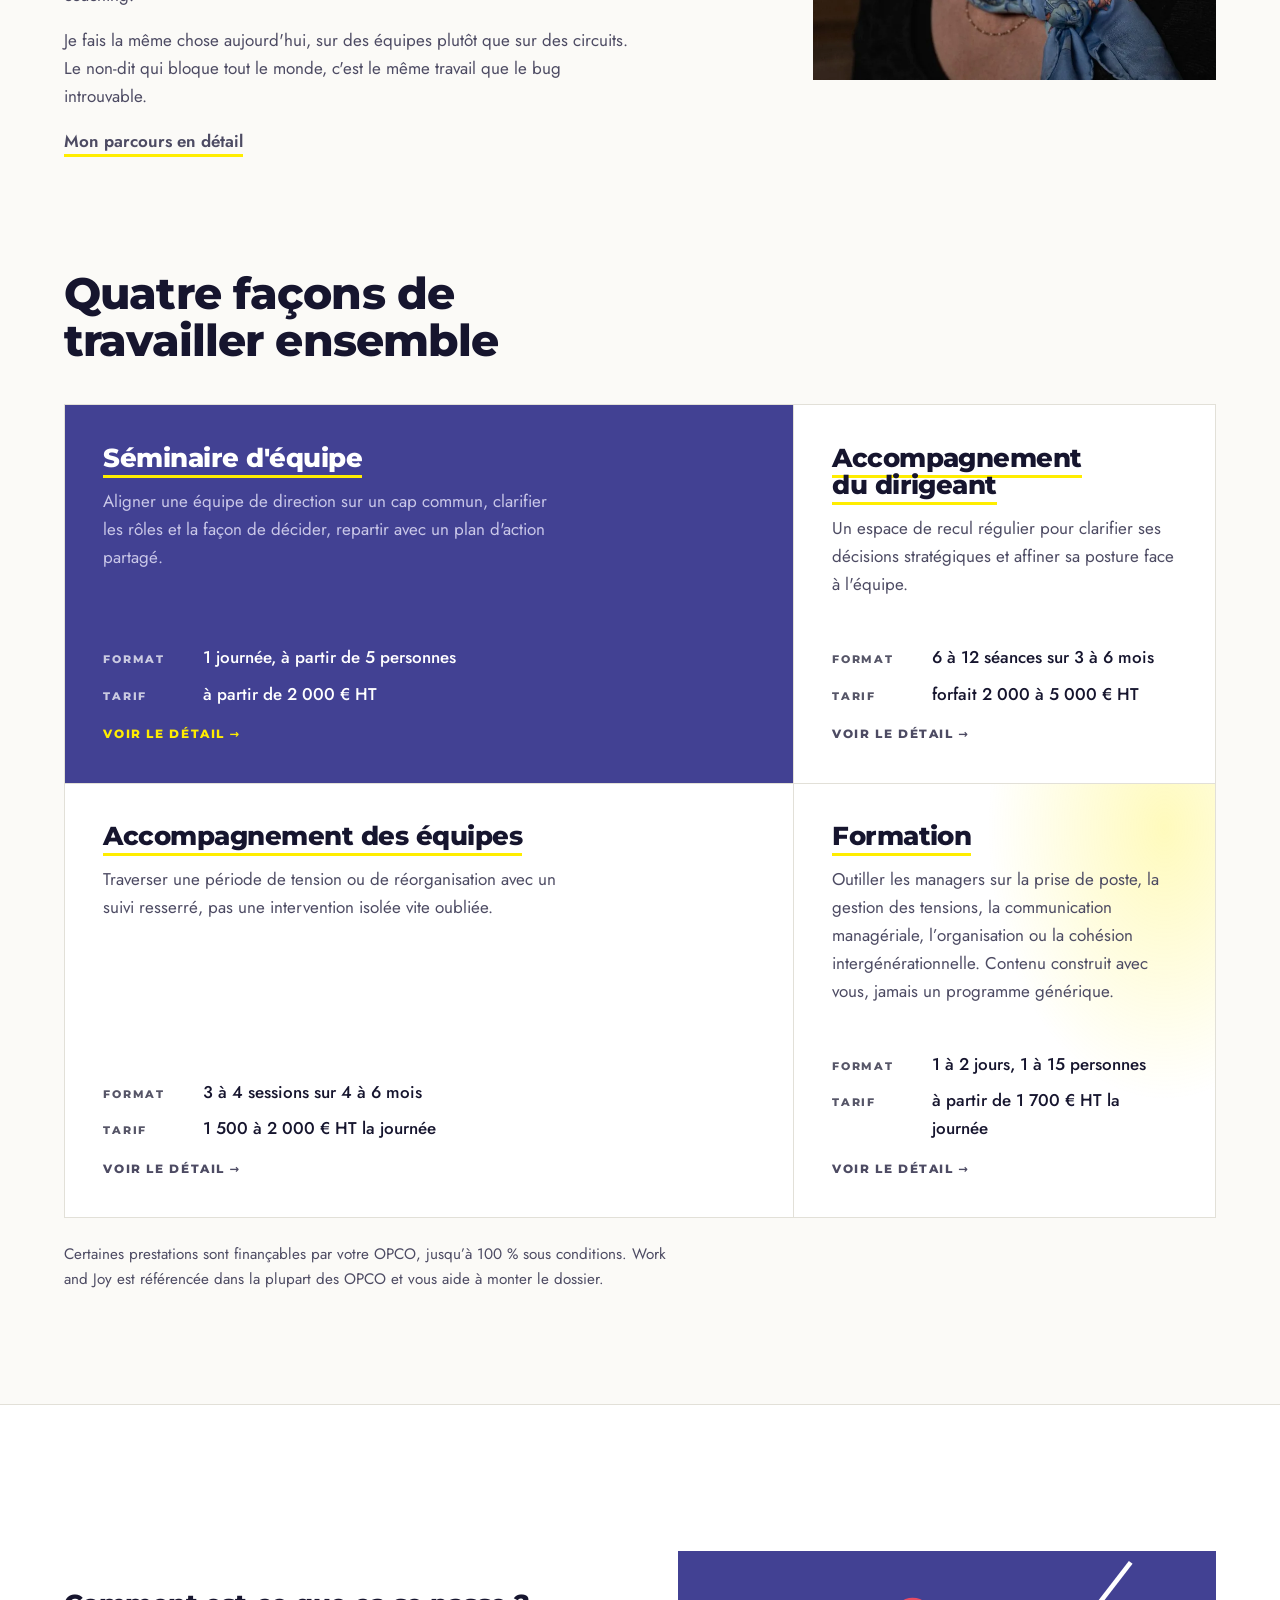
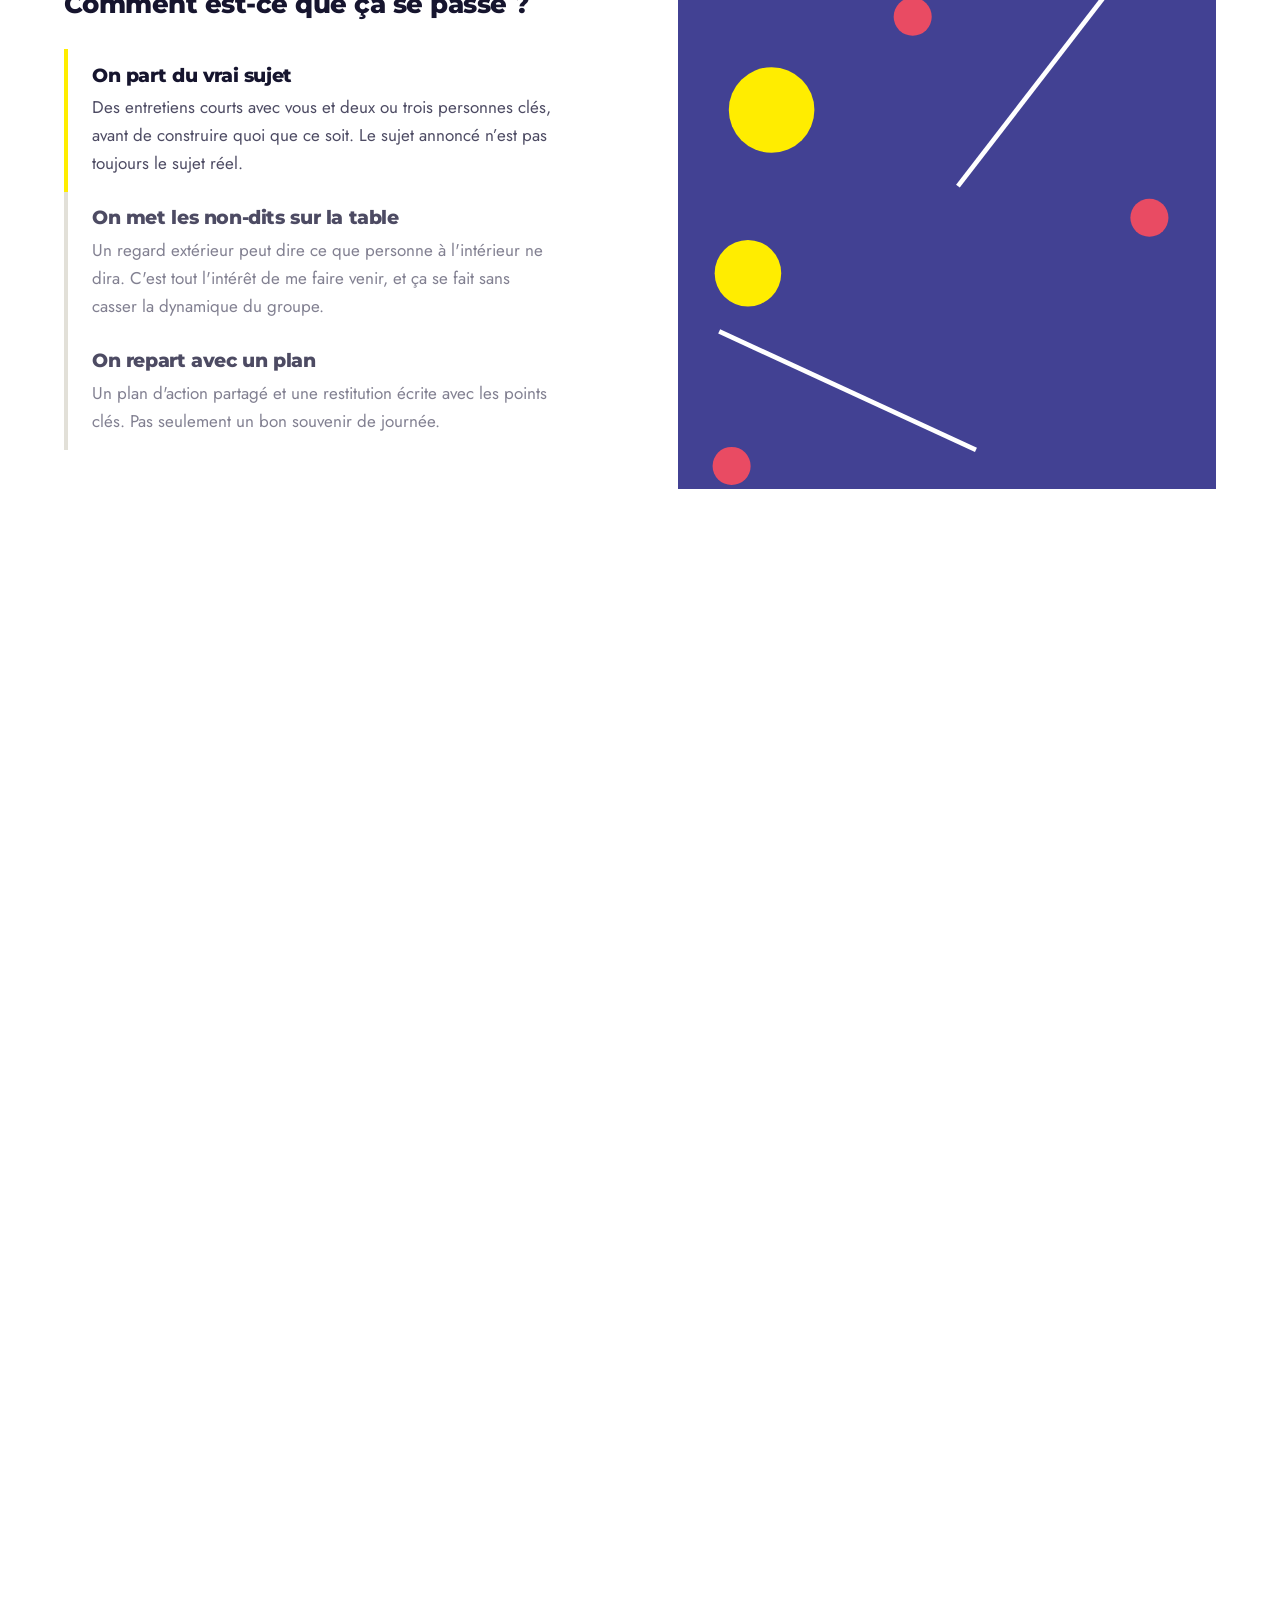
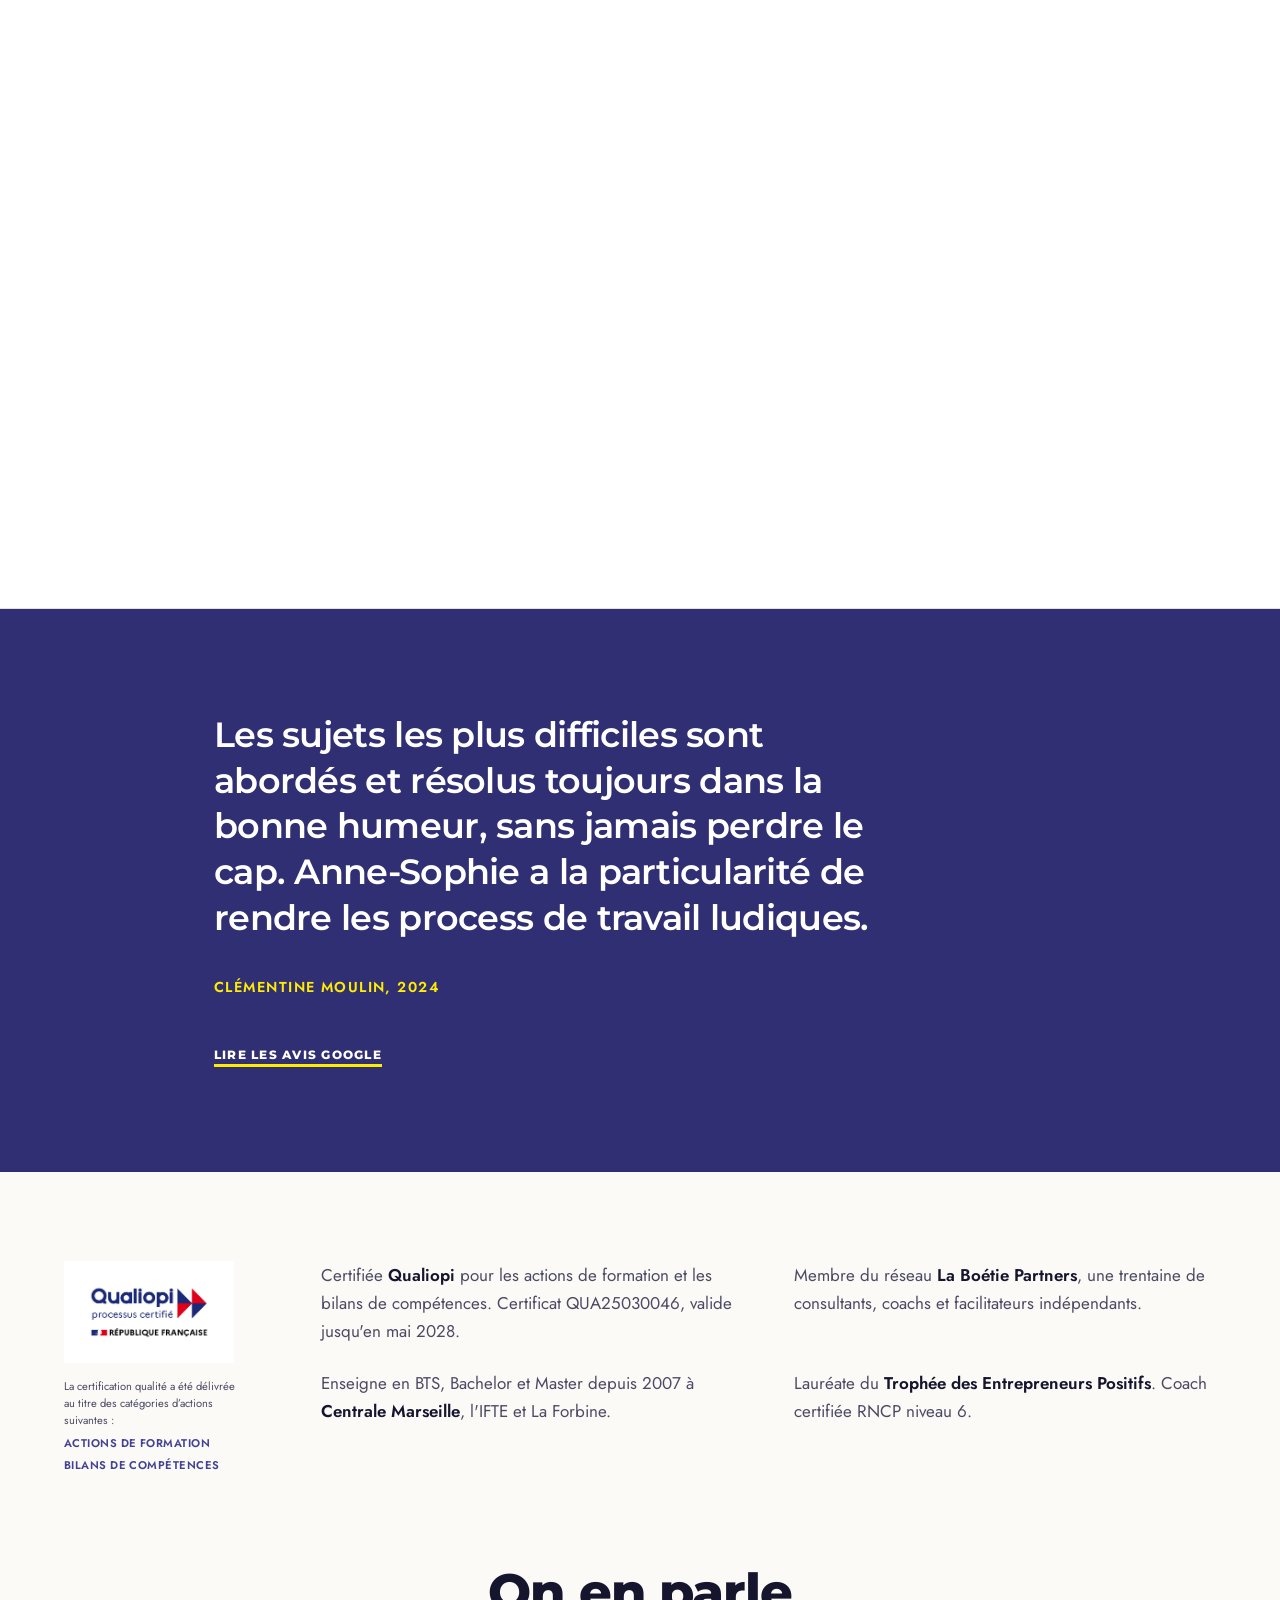
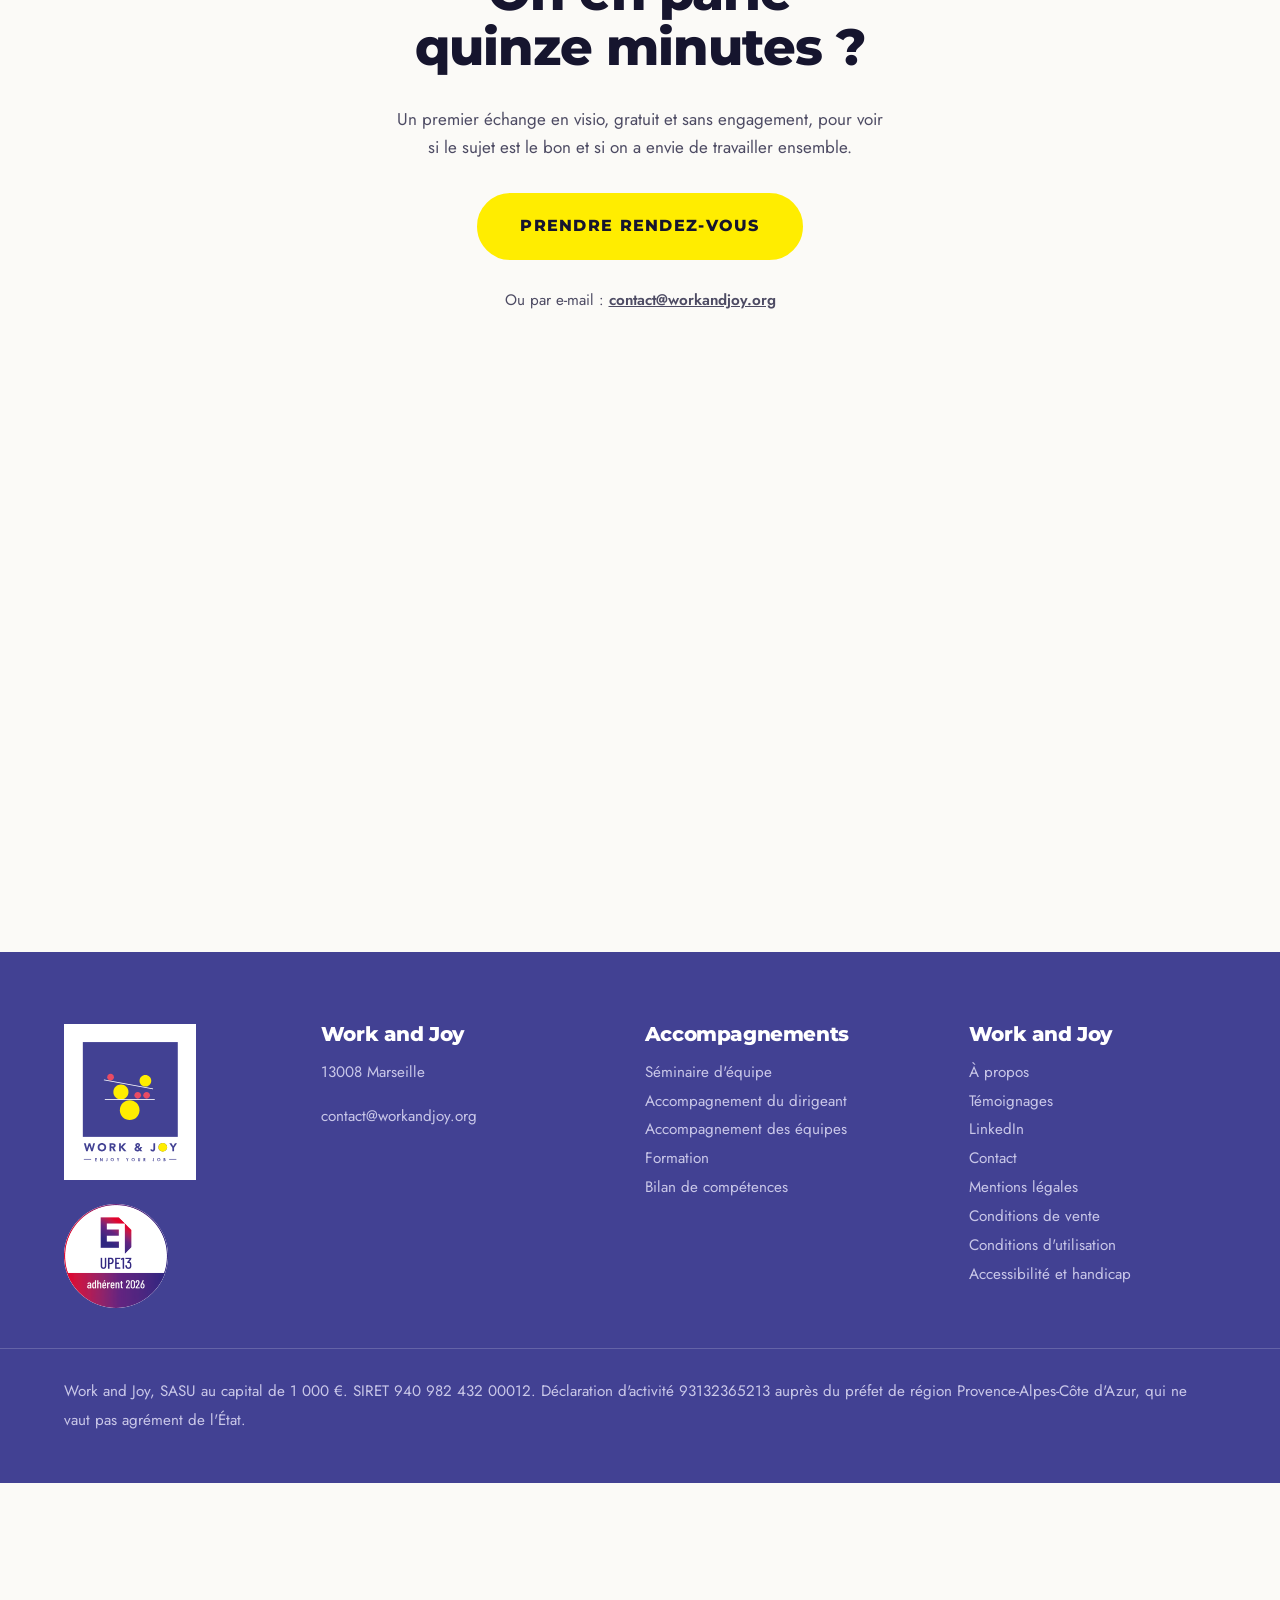
==== commit f4482bad: "Animations, vrai logo, CGV et CGU, version de production" ====
--- a/site/index.html
+++ b/site/index.html
@@ -354,6 +354,8 @@
         <a href="https://www.linkedin.com/in/haumonte">LinkedIn</a><br>
         <a href="contact/">Contact</a><br>
         <a href="mentions-legales/">Mentions légales</a><br>
+        <a href="cgv/">Conditions de vente</a><br>
+        <a href="cgu/">Conditions d'utilisation</a><br>
         <a href="accessibilite-et-handicap/">Accessibilité et handicap</a>
       </p>
     </div>
--- a/site/assets/css/style.css
+++ b/site/assets/css/style.css
@@ -168,6 +168,11 @@
 .btn--lg { padding: 1.15rem 2.6rem; font-size: 1rem; }
 .btn--ghost { background: transparent; border-color: currentColor; color: var(--ink); }
 .btn--ghost:hover { background: var(--ink); border-color: var(--ink); color: var(--bg); }
+/* petits écrans : un bouton ne dépasse jamais la largeur de la page, quitte à passer sur deux lignes */
+@media (max-width: 400px) {
+  .btn { padding-inline: 1.3rem; white-space: normal; text-align: center; }
+  .btn--lg { padding-inline: 1.5rem; }
+}
 
 .actions { display: flex; flex-wrap: wrap; gap: 0.9rem; margin-top: 2.2rem; }
 
@@ -653,7 +658,7 @@
 }
 .offre-head h1 {
   grid-area: titre;
-  font-size: clamp(2.4rem, 5.6vw, 4.2rem); font-weight: 900; letter-spacing: -0.035em;
+  font-size: clamp(min(2.4rem, 9vw), 5.6vw, 4.2rem); font-weight: 900; letter-spacing: -0.035em;
 }
 .offre-head .lede { grid-area: lede; max-width: 42ch; margin-bottom: 1.75rem; }
 .offre-head__keys { grid-area: keys; margin: 0; display: grid; gap: 0.75rem; align-content: start; }
@@ -686,6 +691,8 @@
   padding: clamp(3.5rem, 7vw, 5rem) var(--pad) 0;
 }
 .gains > h2 { font-size: clamp(1.6rem, 3vw, 2.4rem); }
+/* quand le bloc est suivi directement d'un bloc de couleur, il lui faut de l'air en bas */
+.gains--avant-bloc { padding-bottom: clamp(3.5rem, 7vw, 5rem); }
 .gains .temps { padding-inline: 0; max-width: none; padding-bottom: 0; padding-top: 2rem; }
 
 .extra {
@@ -835,7 +842,7 @@
 
 .formules {
   max-width: var(--max); margin: 0 auto;
-  padding: clamp(3.5rem, 7vw, 5rem) var(--pad) 0;
+  padding: clamp(3.5rem, 7vw, 5rem) var(--pad);
 }
 .formules > h2 { font-size: clamp(1.6rem, 3vw, 2.4rem); margin-bottom: 1.75rem; }
 .formules__grid { display: grid; grid-template-columns: repeat(2, 1fr); gap: 1px; background: var(--rule); border: 1px solid var(--rule); }
@@ -898,7 +905,7 @@
 /* pages légales */
 .legal {
   max-width: 820px; margin: 0 auto;
-  padding: clamp(2.5rem, 6vw, 4.5rem) var(--pad) clamp(2rem, 4vw, 3rem);
+  padding: clamp(2.5rem, 6vw, 4.5rem) var(--pad) clamp(3rem, 6vw, 4.5rem);
 }
 .legal h1 { font-size: clamp(2rem, 4.4vw, 3rem); margin-bottom: 1rem; }
 .legal__intro { font-size: 1.15rem; color: var(--ink); max-width: 60ch; margin-bottom: 2rem; }
@@ -908,6 +915,12 @@
 }
 .legal p { color: var(--ink-soft); }
 .legal strong { color: var(--ink); font-weight: 600; }
+/* pages longues : conditions de vente et d'utilisation */
+.legal h3 { font-size: 0.95rem; margin: 1.6rem 0 0.5em; }
+.legal h3 + h3 { margin-top: 0.9rem; }
+.legal ul { color: var(--ink-soft); margin: 0 0 1em; padding-left: 1.25rem; }
+.legal li { margin-bottom: 0.4em; }
+.legal a { overflow-wrap: anywhere; }
 
 /* ======================================================================
    Animations au défilement : la scène de la méthode (accueil), la bille
@@ -987,7 +1000,8 @@
   pointer-events: none; z-index: 49; will-change: transform; visibility: hidden;
 }
 .fil.is-top { z-index: 60; }             /* tant qu'elle est dans l'en-tête, elle passe devant */
-.fil-out .mark__o { fill: transparent; stroke: currentColor; stroke-width: 1.6; }   /* le O du logo reste vide quand la bille est partie */
+/* quand la bille est partie, le O du logo reste vide : un trait fin, tracé à l'intérieur du rond d'origine */
+.fil-out .mark__o { fill: transparent; stroke: currentColor; stroke-width: 1; stroke-opacity: 0.55; r: 13px; }
 /* une fois la bille entrée dans le bouton, il respire doucement tant que la page est figée */
 @keyframes fil-call { 0%, 100% { transform: scale(1); } 50% { transform: scale(1.06); } }
 .btn.is-calling { animation: fil-call 1.5s ease-in-out infinite; }
